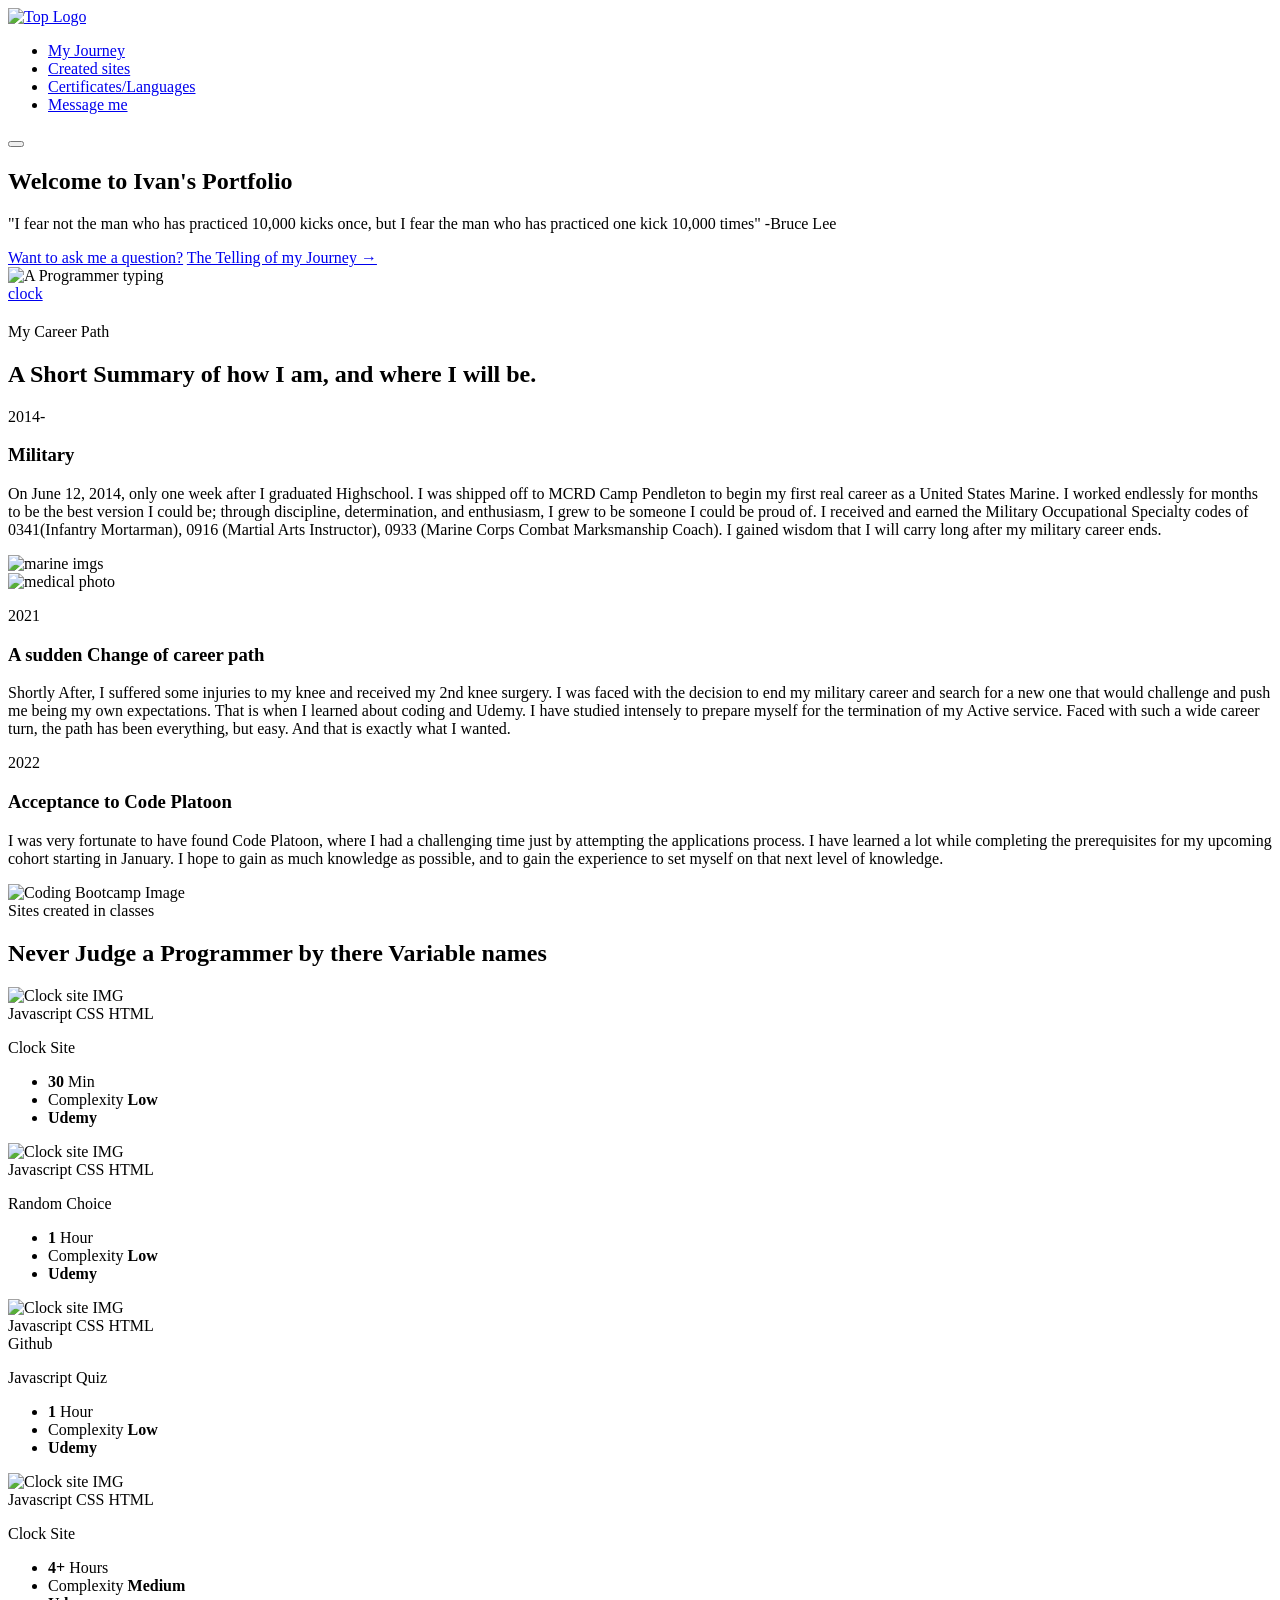
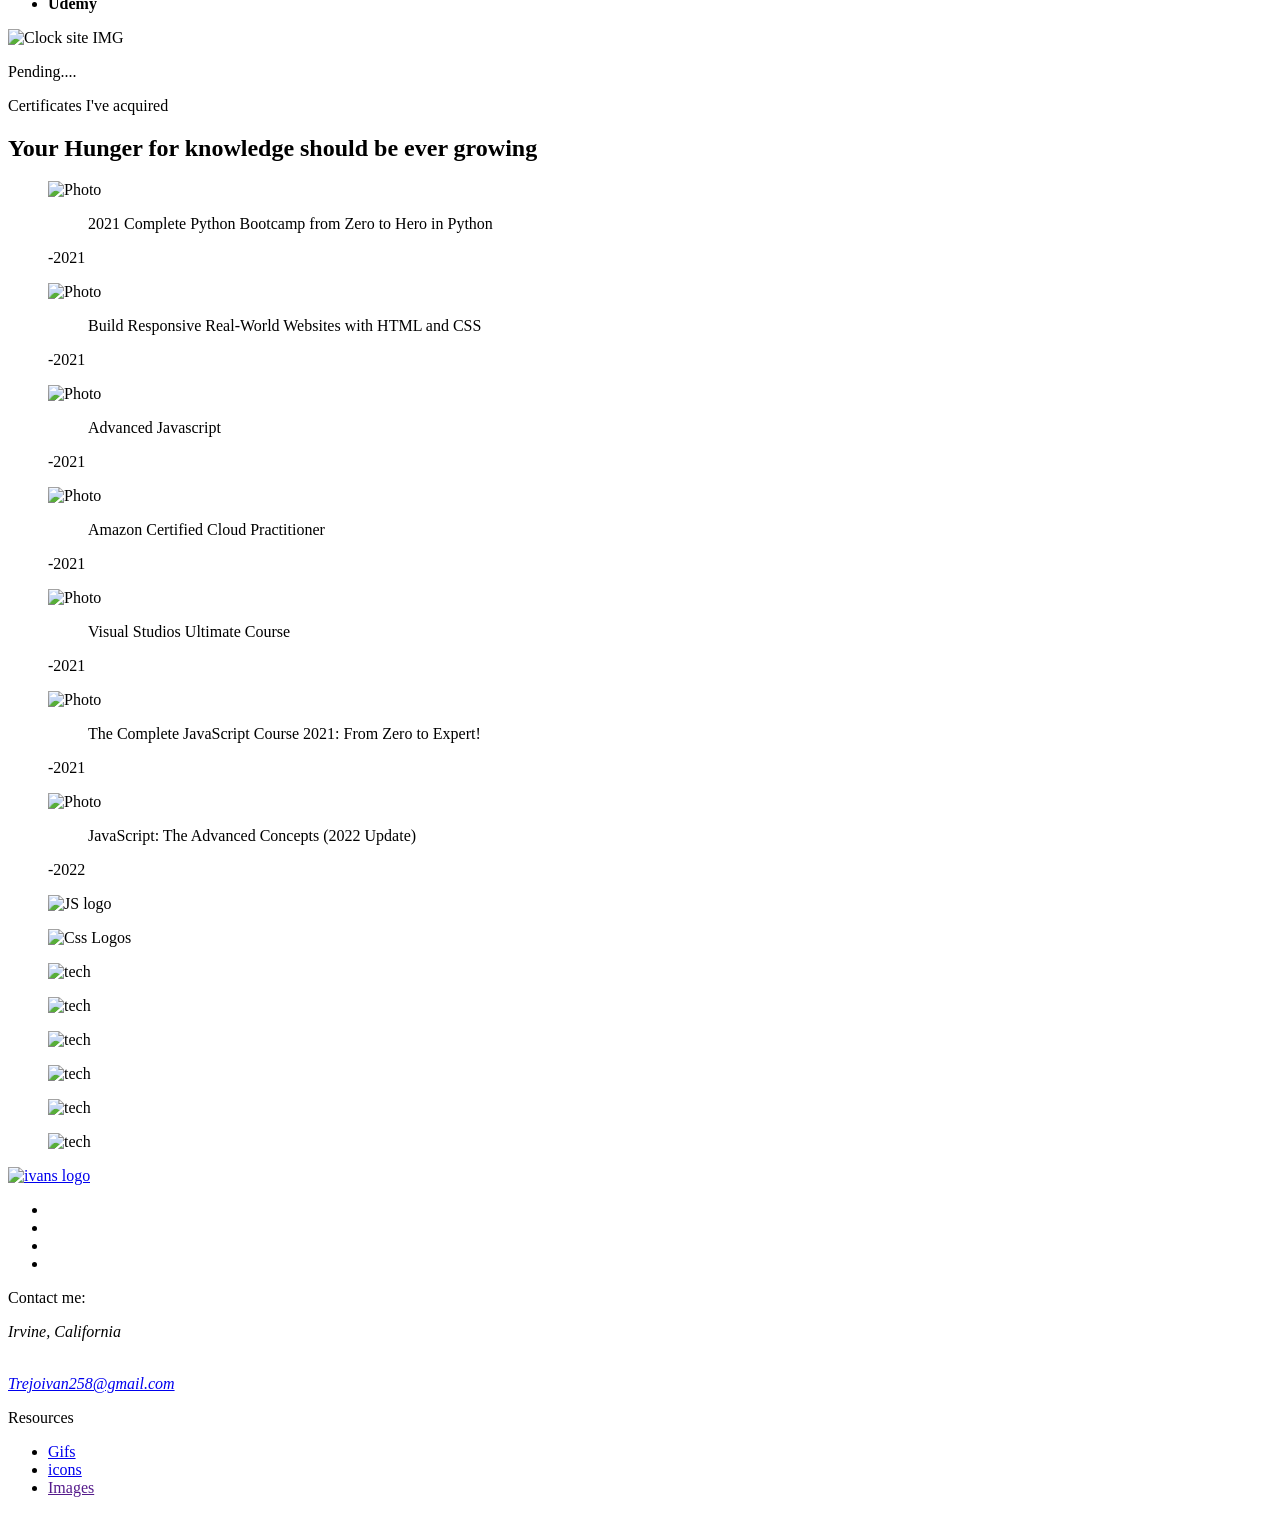
==== index.html @ 35618e34 "Update index.html" ====
<!DOCTYPE html> 
<html lang="en">
  <head>
    <meta charset="UTF-8" />
    <meta http-equiv="X-UA-Compatible" content="IE=edge" />
    <meta
      name="description"
      content="Ivan's Portfolio"
    />
    <meta name="viewport" content="width=device-width, initial-scale=1.0" />
    <link rel="icon" href="img/favicon.png" />
    <link rel="apple-touch-icon" href="" />
    <link rel="preconnect" href="https://fonts.googleapis.com" />
    <link rel="preconnect" href="https://fonts.gstatic.com" crossorigin />
    <link
      href="https://fonts.googleapis.com/css2?family=Rubik:ital,wght@0,400;0,500;0,700;1,500&display=swap"
      rel="stylesheet"
    />
    <link rel="stylesheet" href="css/general.css" />
    <link rel="stylesheet" href="css/style.css" />
    <link rel="stylesheet" href="css/queries.css" />
    <script
      type="module"
      src="https://unpkg.com/ionicons@5.5.2/dist/ionicons/ionicons.esm.js"
    ></script>
    <script
      nomodule
      src="https://unpkg.com/ionicons@5.5.2/dist/ionicons/ionicons.js"
    ></script>
    <script
      defer
      src="http://unpkg.com/smoothscroll-polyfill@0.4.4/dist/smoothscroll.min.js"
    ></script>
    <script defer src="js/script.js"></script>
    <script src="clock.js"></script>
    <title>Welcome - Learn about My Journey!</title>
  </head>
  <body>

    <!-- open close -->
    <header class="header">
      <a href="#">
        <img class="logo" src="img/ivanslogo.jpg" alt="Top Logo" />
      </a>
      <nav class="main-nav">
        <ul class="main-nav-list">
          <li><a class="main-nav-link" href="#how">My Journey</a></li>
          <li><a href="#sites" class="main-nav-link">Created sites</a></li>
          <li>
            <a href="#certs" class="main-nav-link">Certificates/Languages</a>
          </li>
          <li><a href="#cta" class="main-nav-link nav-cta">Message me</a></li>
        </ul>
      </nav>

      <button class="btn-mobile-nav">
        <ion-icon class="icon-mobile-nav" name="menu-outline"></ion-icon>
        <ion-icon class="icon-mobile-nav" name="close-outline"></ion-icon>
      </button>
    </header>
    <main>
      <section class="section-hero">
        <div class="hero">
          <div class="hero-text-box">
            <h1 class="heading-primary">
              Welcome to Ivan's Portfolio
            </h1>
            <p class="hero-description">
              "I fear not the man who has practiced 10,000 kicks once, but I fear the man who has practiced one kick 10,000 times" -Bruce Lee
            </p>
            <a href="#cta" class="btn btn--full margin--right-sm"
              >Want to ask me a question?</a
            >
            <a href="#how" class="btn btn--outline">The Telling of my Journey &rarr;</a>
          </div>
          <div class="hero-img-box">
            <img
              src="img/programmer.gif"
              class="hero-img"
              alt="A Programmer typing"
            />
          </div>
        </div>
      </section>

      <!-- Trying to implement clock to portfolion -->
      <section class="clock">
        <a href="http://127.0.0.1:5501/clock.html" class="btn-to-clock">clock</a>
      </section>




      <section class="section-featured">
        <div class="container">
          <h2 class="heading-featured-in"></h2>
          <section class="section-how" id="how">
            <div class="container">
              <span class="subheading">My Career Path</span>
              <h2 class="heading-secondary">
                A Short Summary of how I am, and where I will be.
              </h2>
            </div>
            <!-- step 1st -->
            <div class="container grid grid--2-cols grid--center-v">
              <div class="step-text-box">
                <p class="step-number">2014-</p>
                <h3 class="heading-tertiary">
                  Military
                </h3>
                <p class="step-description">
                  On June 12, 2014, only one week after I graduated Highschool. I was shipped off to MCRD Camp Pendleton to begin my first real career as a United States Marine. I worked endlessly for months to be the best version I could be; through discipline, determination, and enthusiasm, I grew to be someone I could be proud of. I received and earned the Military Occupational Specialty codes of 0341(Infantry Mortarman), 0916 (Martial Arts Instructor), 0933 (Marine Corps Combat Marksmanship Coach). I gained wisdom that I will carry long after my military career ends.
                </p>
              </div>
              <div class="step-img-box">
                <img
                  src="img/Marine.jpg"
                  class="step-img"
                  alt="marine imgs"
                />
              </div>
              <!-- step 2 -->
              <div class="step-img-box">
                <img
                  class="step-img"
                  id="hospital"
                  src="img/hospital.jpg"
                  alt="medical photo"
                />
              </div>
              <div class="step-text-box">
                <p class="step-number">2021</p>
                <h3 class="heading-tertiary">A sudden Change of career path</h3>
                <p class="step-description">
                  Shortly After, I suffered some injuries to my knee and received my 2nd knee surgery. I was faced with the decision to end my military career and search for a new one that would challenge and push me being my own expectations. That is when I learned about coding and Udemy. I have studied intensely to prepare myself for the termination of my Active service. Faced with such a wide career turn, the path has been everything, but easy. And that is exactly what I wanted.
                </p>
              </div>

              <!-- step 3 -->

              <div class="step-text-box">
                <p class="step-number">2022</p>
                <h3 class="heading-tertiary">
                  Acceptance to Code Platoon
                </h3>
                <p class="step-description">
                  I was very fortunate to have found Code Platoon, where I had a challenging time just by attempting the applications process. I have learned a lot while completing the prerequisites for my upcoming cohort starting in January. I hope to gain as much knowledge as possible, and to gain the experience to set myself on that next level of knowledge.
                </p>
              </div>
              <div class="step-img-box">
                <img
                  src="img/codeplatoon.png"
                  class="step-img"
                  alt="Coding Bootcamp Image"
                />
              </div>
            </div>
          </section>

          <section class="section-sites" id="sites">
            <div class="container center-text">
              <span class="subheading">Sites created in classes</span>
              <h2 class="heading-secondary">
                Never Judge a Programmer by there Variable names
              </h2>
            </div>
              <!--  First Site -->
            <div class="container grid grid--3-cols margin-bottom-md">
              <div class="site">
                <img
                  src="img/sites/clock site.png"
                  class="site-img"
                  alt="Clock site IMG"
                />
                <div class="site-content">
                  <div class="site-tags">
                    <span class="tag tag--Javascript ">Javascript</span>
                    <span class="tag tag--Css ">CSS</span>
                    <span class="tag tag--Html ">HTML</span>
                  </div>
                  <p class="site-title">Clock Site</p>
                  <ul class="site-attributes">
                    <li class="site-attribute">
                      <ion-icon
                        class="site-icon"
                        name="time-outline"
                      ></ion-icon>
                      <span> <strong>30</strong> Min </span>
                    </li>
                    <li class="site-attribute">
                      <ion-icon
                        class="site-icon"
                        name="code-slash-outline"
                      ></ion-icon>
                      <span
                        >Complexity
                        <strong>Low</strong>
                      </span>
                    </li>
                    <li class="site-attribute">
                      <ion-icon
                        class="site-icon"
                        name="at-outline"
                      ></ion-icon>
                      <span><strong>Udemy</strong></span>
                    </li>
                  </ul>
                </div>
              </div>
              <!-- Second Site -->
              <div class="site">
                <img
                  src="img/sites/Choice site.png"
                  class="site-img"
                  alt="Clock site IMG"
                />
                <div class="site-content">
                  <div class="site-tags">
                    <span class="tag tag--Javascript ">Javascript</span>
                    <span class="tag tag--Css ">CSS</span>
                    <span class="tag tag--Html ">HTML</span>
                  </div>
                  <p class="site-title">Random Choice</p>
                  <ul class="site-attributes">
                    <li class="site-attribute">
                      <ion-icon
                        class="site-icon"
                        name="time-outline"
                      ></ion-icon>
                      <span> <strong>1</strong> Hour </span>
                    </li>
                    <li class="site-attribute">
                      <ion-icon
                        class="site-icon"
                        name="code-slash-outline"
                      ></ion-icon>
                      <span
                        >Complexity
                        <strong>Low</strong>
                      </span>
                    </li>
                    <li class="site-attribute">
                      <ion-icon
                        class="site-icon"
                        name="at-outline"
                      ></ion-icon>
                      <span><strong>Udemy</strong></span>
                    </li>
                  </ul>
                </div>
              </div>
              <!-- Third site -->
              <div class="site">
                <img
                  src="img/sites/javaQuiz.png"
                  class="site-img"
                  alt="Clock site IMG"
                />
                <div class="site-content">
                  <div class="site-tags">
                    <span class="tag tag--Javascript ">Javascript</span>
                    <span class="tag tag--Css ">CSS</span>
                    <span class="tag tag--Html ">HTML</span>
                  </div>
                  <span class="tag tag--Git ">Github</span>
                  <p class="site-title">Javascript Quiz</p>
                  <ul class="site-attributes">
                    <li class="site-attribute">
                      <ion-icon
                        class="site-icon"
                        name="time-outline"
                      ></ion-icon>
                      <span> <strong>1</strong> Hour </span>
                    </li>
                    <li class="site-attribute">
                      <ion-icon
                        class="site-icon"
                        name="code-slash-outline"
                      ></ion-icon>
                      <span
                        >Complexity
                        <strong>Low</strong>
                      </span>
                    </li>
                    <li class="site-attribute">
                      <ion-icon
                        class="site-icon"
                        name="at-outline"
                      ></ion-icon>
                      <span><strong>Udemy</strong></span>
                    </li>
                  </ul>
                </div>
              </div>
              <!-- Fourth site -->
              <div class="site">
                <img
                  src="img/sites/omnisite.png"
                  class="site-img"
                  alt="Clock site IMG"
                />
                <div class="site-content">
                  <div class="site-tags">
                    <span class="tag tag--Javascript ">Javascript</span>
                    <span class="tag tag--Css ">CSS</span>
                    <span class="tag tag--Html ">HTML</span>
                  </div>
                  <p class="site-title">Clock Site</p>
                  <ul class="site-attributes">
                    <li class="site-attribute">
                      <ion-icon
                        class="site-icon"
                        name="time-outline"
                      ></ion-icon>
                      <span> <strong>4+</strong> Hours </span>
                    </li>
                    <li class="site-attribute">
                      <ion-icon
                        class="site-icon"
                        name="code-slash-outline"
                      ></ion-icon>
                      <span
                        >Complexity
                        <strong>Medium</strong>
                      </span>
                    </li>
                    <li class="site-attribute">
                      <ion-icon
                        class="site-icon"
                        name="at-outline"
                      ></ion-icon>
                      <span><strong>Udemy</strong></span>
                    </li>
                  </ul>
                </div>
              </div>
              <div class="site">
                <img
                  src="img/construction.gif"
                  class="site-img"
                  alt="Clock site IMG"
                />
                <div class="site-content">
                  <div class="site-tags">
                  </div>
                  <p class="site-title">Pending....</p>
                </div>
              </div>
              </div>
            </div>
           
          </section>
        </div>
      </section>
      <section class="section-certs grid" id="certs">
        <div class="test-container">
          <span class="subheading">Certificates I've acquired</span>
          <h2 class="heading-secondary">Your Hunger for knowledge should be ever growing</h2>

          <div class="certs">
            <figure>
              <img
                class="certs-img"
                src="img/Udemy.png"
                alt="Photo"
              />
              <blockquote class="certs-text">
                2021 Complete Python Bootcamp from Zero to Hero in Python
              </blockquote>
              <p class="certs-name">-2021</p>
            </figure>
            <figure>
              <img
                class="certs-img"
                src="img/Udemy.png"
                alt="Photo"
              />
              <blockquote class="certs-text">
               Build Responsive Real-World Websites with HTML and CSS
              </blockquote>
              <p class="certs-name">-2021</p>
            </figure>
            <figure>
              <img
                class="certs-img"
                src="img/Udemy.png"
                alt="Photo"
              />
              <blockquote class="certs-text">
               Advanced Javascript
              </blockquote>
              <p class="certs-name">-2021</p>
            </figure>
            <figure>
              <img
                class="certs-img"
                src="img/amazon.png"
                alt="Photo"
              />
              <blockquote class="certs-text">
                Amazon Certified Cloud Practitioner 
              </blockquote>
              <p class="certs-name">-2021</p>
            </figure>
            <figure>
              <img
                class="certs-img"
                src="img/Udemy.png"
                alt="Photo"
              />
              <blockquote class="certs-text">
                Visual Studios Ultimate Course
              </blockquote>
              <p class="certs-name">-2021</p>
            </figure>
            <figure>
              <img
                class="certs-img"
                src="img/Udemy.png"
                alt="Photo"
              />
              <blockquote class="certs-text">
                The Complete JavaScript Course 2021: From Zero to Expert!
              </blockquote>
              <p class="certs-name">-2021</p>
            </figure>
            <figure>
              <img
                class="certs-img"
                src="img/Udemy.png"
                alt="Photo"
              />
              <blockquote class="certs-text">
                JavaScript: The Advanced Concepts (2022 Update)
              </blockquote>
              <p class="certs-name">-2022</p>
            </figure>
          </div>
        </div>
        <div class="gallery">
          <figure class="gallery-item">
            <img
              src="img/Javalogo.png"
              alt="JS logo"
            />
          </figure>
          <figure class="gallery-item">
            <img
              src="img/css3.png"
              alt="Css Logos"
            />
          </figure>
          <figure class="gallery-item">
            <img
              src="img/html2.png"
              alt="tech "
            />
          </figure>
          <figure class="gallery-item">
            <img
              src="img/git.png"
              alt="tech "
            />
          </figure>
          <figure class="gallery-item">
            <img
              src="img/github.png"
              alt="tech "
            />
          </figure>
          <figure class="gallery-item">
            <img
              src="img/python.png"
              alt="tech "
            />
          </figure>
          <figure class="gallery-item">
            <img
              src="img/VS code.png"
              alt="tech "
            />
          </figure>
          <figure class="gallery-item">
            <img
              src="img/React.png"
              alt="tech "
            />
          </figure>
          <!--
          Adding addition sites format  
          </figure>
          <figure class="gallery-item">
            <img
              src="img/gallery/gallery-12.jpg"
              alt="tech"
            />
          </figure> -->
        </div>
      </section>
      <!-- <section class="section-cta" id="cta">
        <div class="container">
          <div class="cta">
            <div class="cta-text-box">
              <h2 class="heading-secondary">If you would like to Email me directly. Fill the bottom. </h2>
              <p class="cta-text">
                I am always willing to recieve critism or to simple reach out and connect to any one with questions about my career. 
              </p>
              <form class="cta-form" name="sign-up" netlify>
                <div>
                  <label for="full-name">Full Name</label>
                  <input
                    id="full-name"
                    type="text"
                    name="full-name"
                    placeholder="John Smith"
                    required
                  />
                </div>
                <div>
                  <label for="email">Email Address</label>
                  <input
                    id="email"
                    type="email"
                    name="email"
                    placeholder="me@email.com"
                    required
                  />
                </div>

                <div>
                  <label for="select-where">What would you like to talk about?</label>
                  <select id="select-where" name="select-where" required>
                    <option value="">Please choose one option</option>
                    <option value="friends">Potential Employment</option>
                    <option value="Podcast">Have a Question</option>
                    <option value="Facebook Ad">Can I get some advice</option>
                    <option value="Television">You seem like a Rad dude.</option>
                  </select>
                </div>
                <button class="btn btn--form">Hope to Hear from you</button>
              </form>
            </div>
            <div
              class="cta-img-box"
              role="img"
              aria-label="Code"
            ></div>
          </div>
        </div>
      </section> -->
    </main>
    <footer class="footer">
      <div class="container grid grid--footer">
        <div class="logo-col">
          <a href="#" class="footer-logo">
            <img class="logo" src="img/ivanslogo.jpg" alt="ivans logo" />
          </a>
          <ul class="social-links">
            <li>
              <a class="footer-link" href="https://www.instagram.com/ivantrejovalle/"
                ><ion-icon class="social-icon" name="logo-instagram"></ion-icon
              ></a>
            </li>
            <li>
              <a class="footer-link" href="https://www.facebook.com/ivan.trejo.507"
                ><ion-icon class="social-icon" name="logo-facebook"></ion-icon
              ></a>
            </li>
            <li>
              <a class="footer-link" href="https://www.linkedin.com/in/ivan-trejo-dev/"
                ><ion-icon class='social-icon' name="logo-linkedin"></ion-icon
              ></a>
            </li>
            <li>
              <a class="footer-link" href="https://www.linkedin.com/in/ivan-trejo-dev/"
                ><ion-icon class='social-icon' name="logo-github"></ion-icon
              ></a>
            </li>
          </ul>

        </div>
        <div class="address-col">
          <p class="footer-heading">Contact me:</p>
          <address class="contacts">
            <p class="address">
              Irvine, California
            </p>
            <p>
              <a class="footer-link" href="tel:415-201-6370"></a
              ><br />
              <a class="footer-link" href="#"
                >Trejoivan258@gmail.com</a
              >
            </p>
          </address>
        </div>
        </nav>
        <nav class="nav-col">
          <p class="footer-heading">Resources</p>
          <ul class="footer-nav">
            <li><a class="footer-link" href="https://giphy.com/">Gifs</a></li>
            <li><a class="footer-link" href="https://ionic.io/ionicons">icons</a></li>
            <li><a class="footer-link" href="">Images</a></li>
          </ul>
        </nav>
      </div>
    </footer>
  </body>
</html>
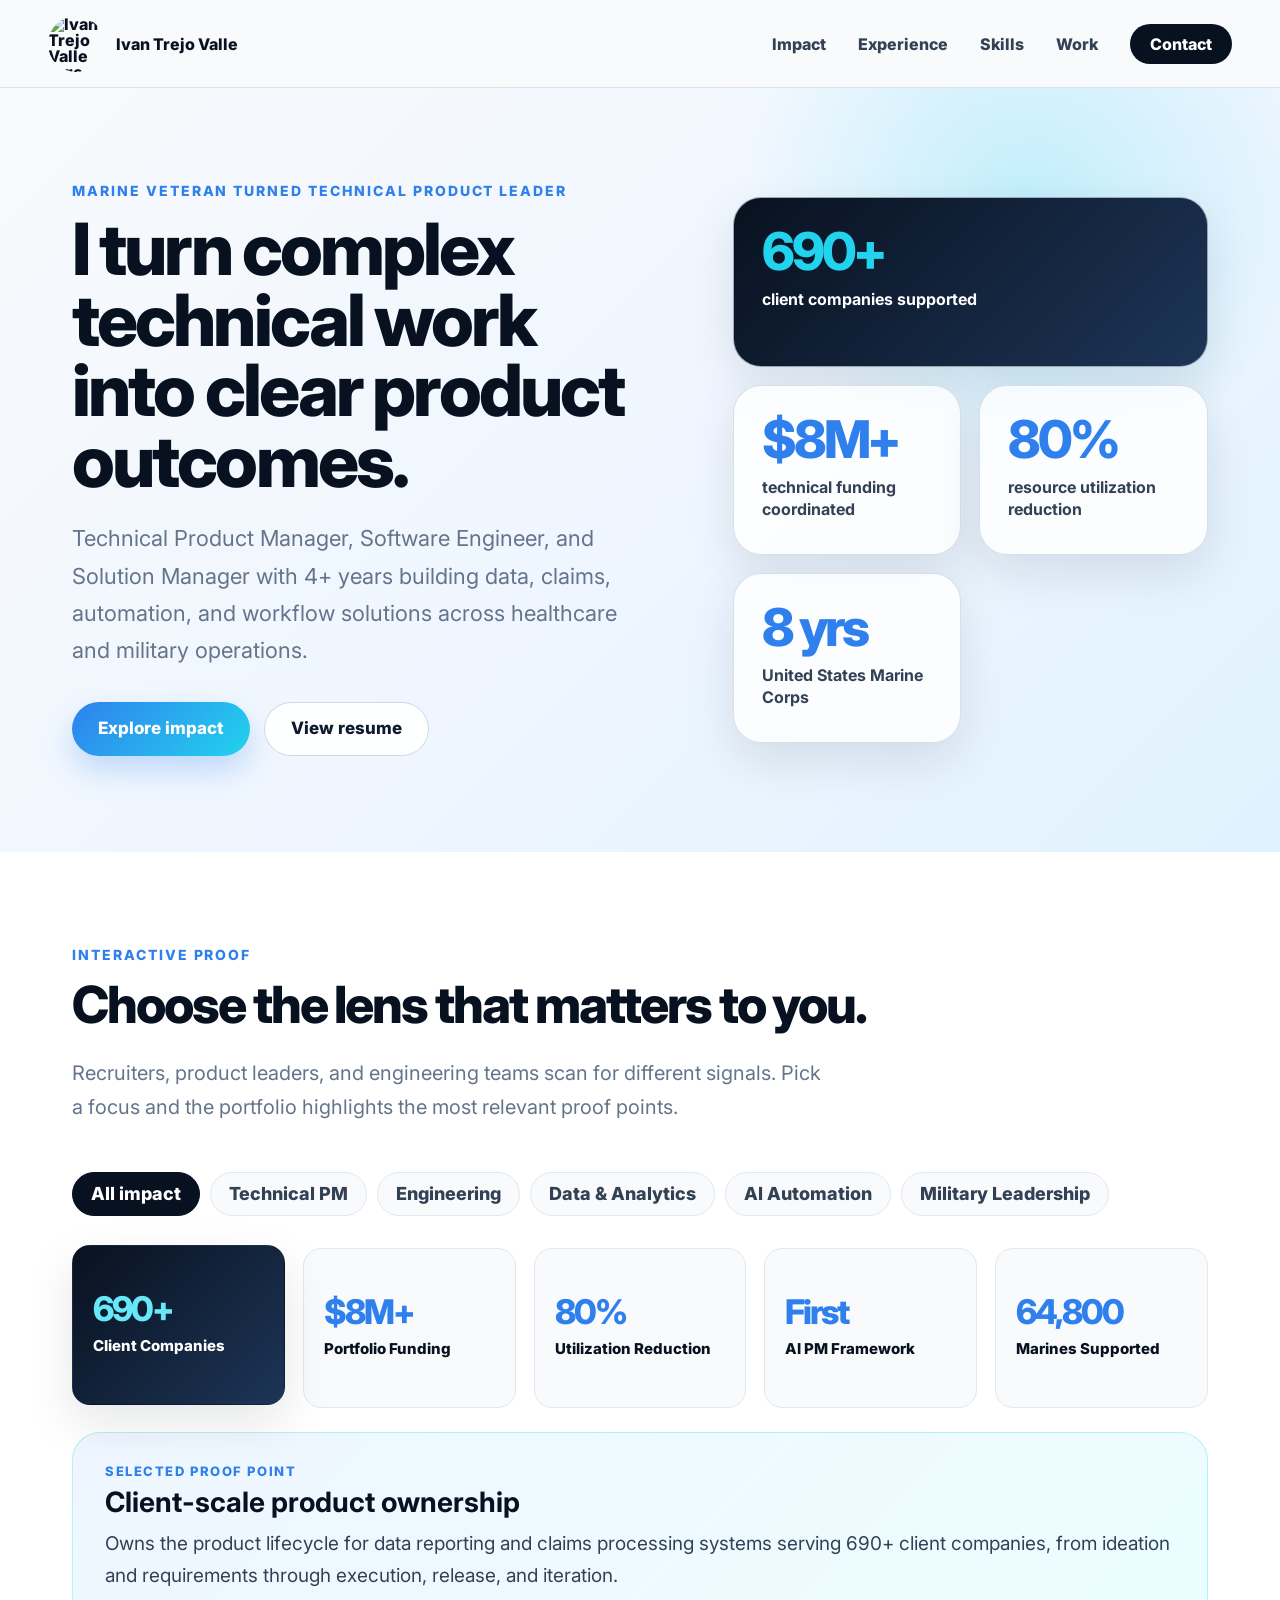
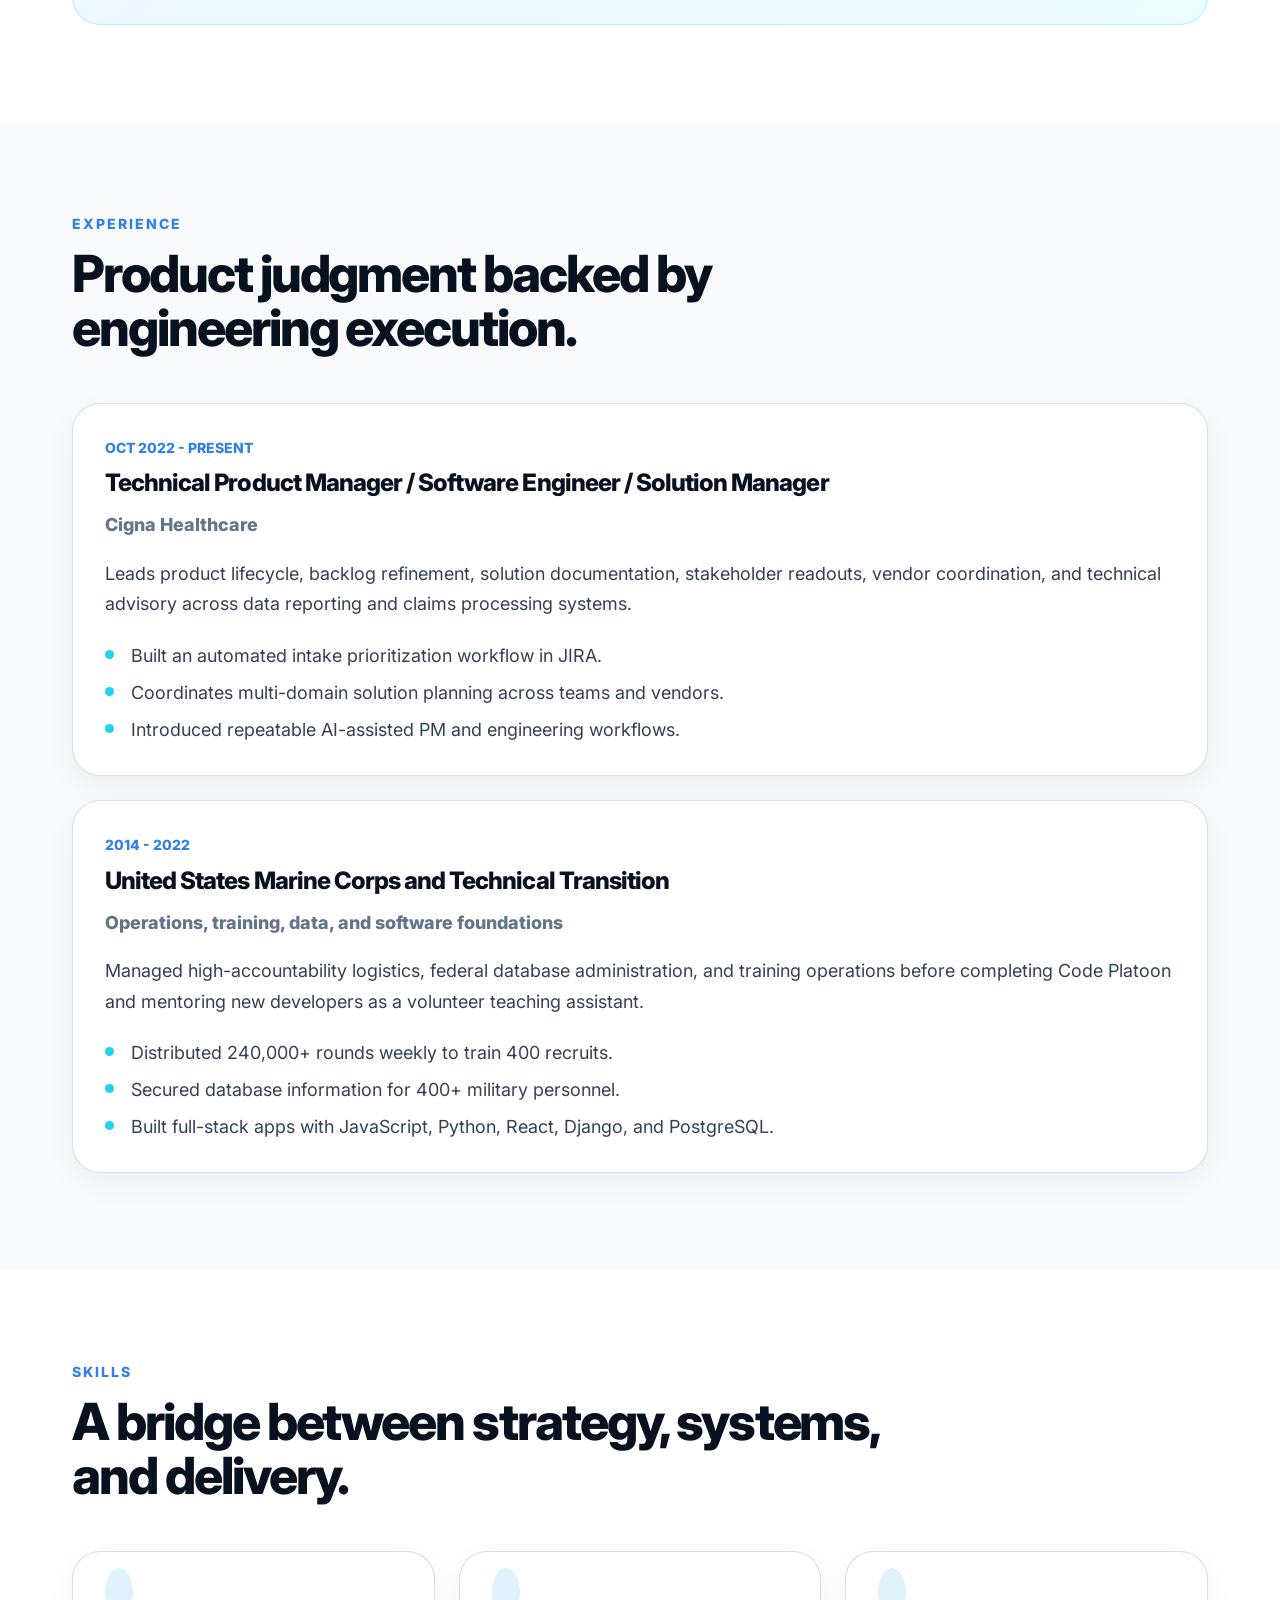
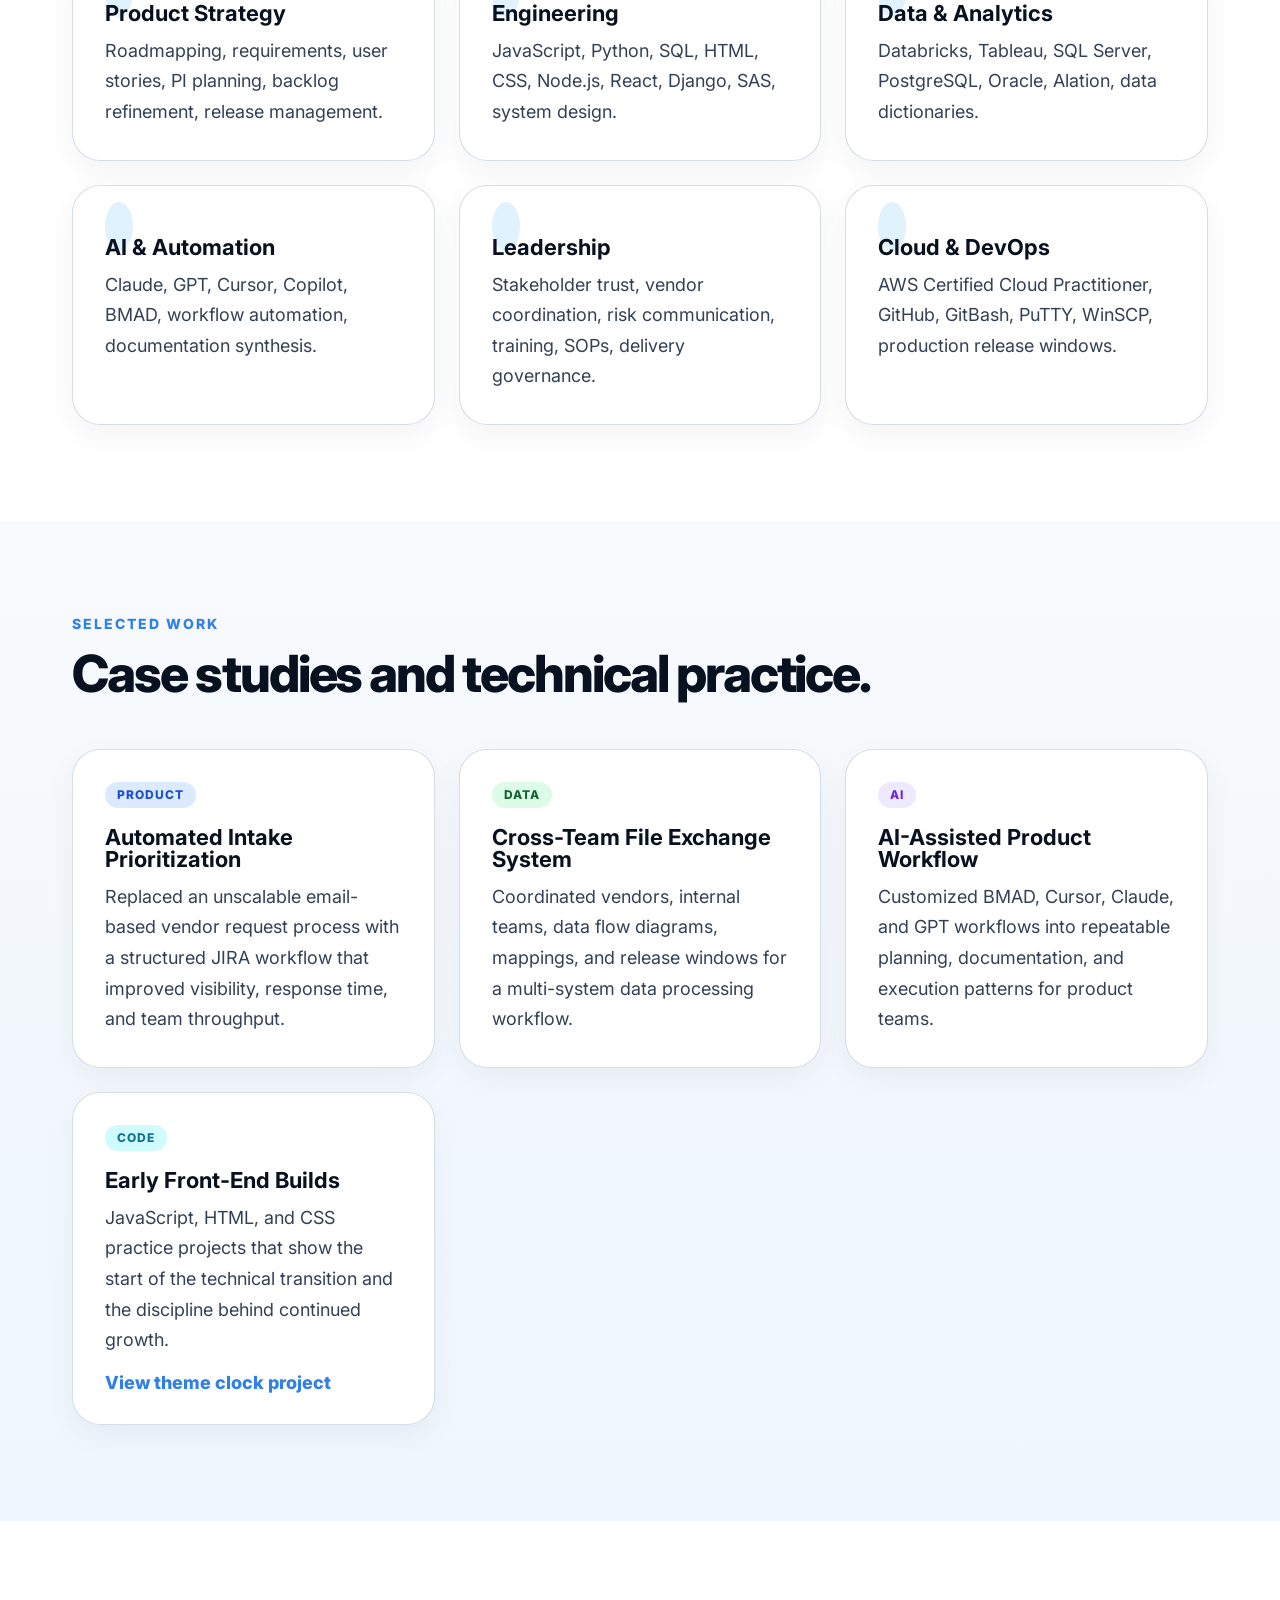
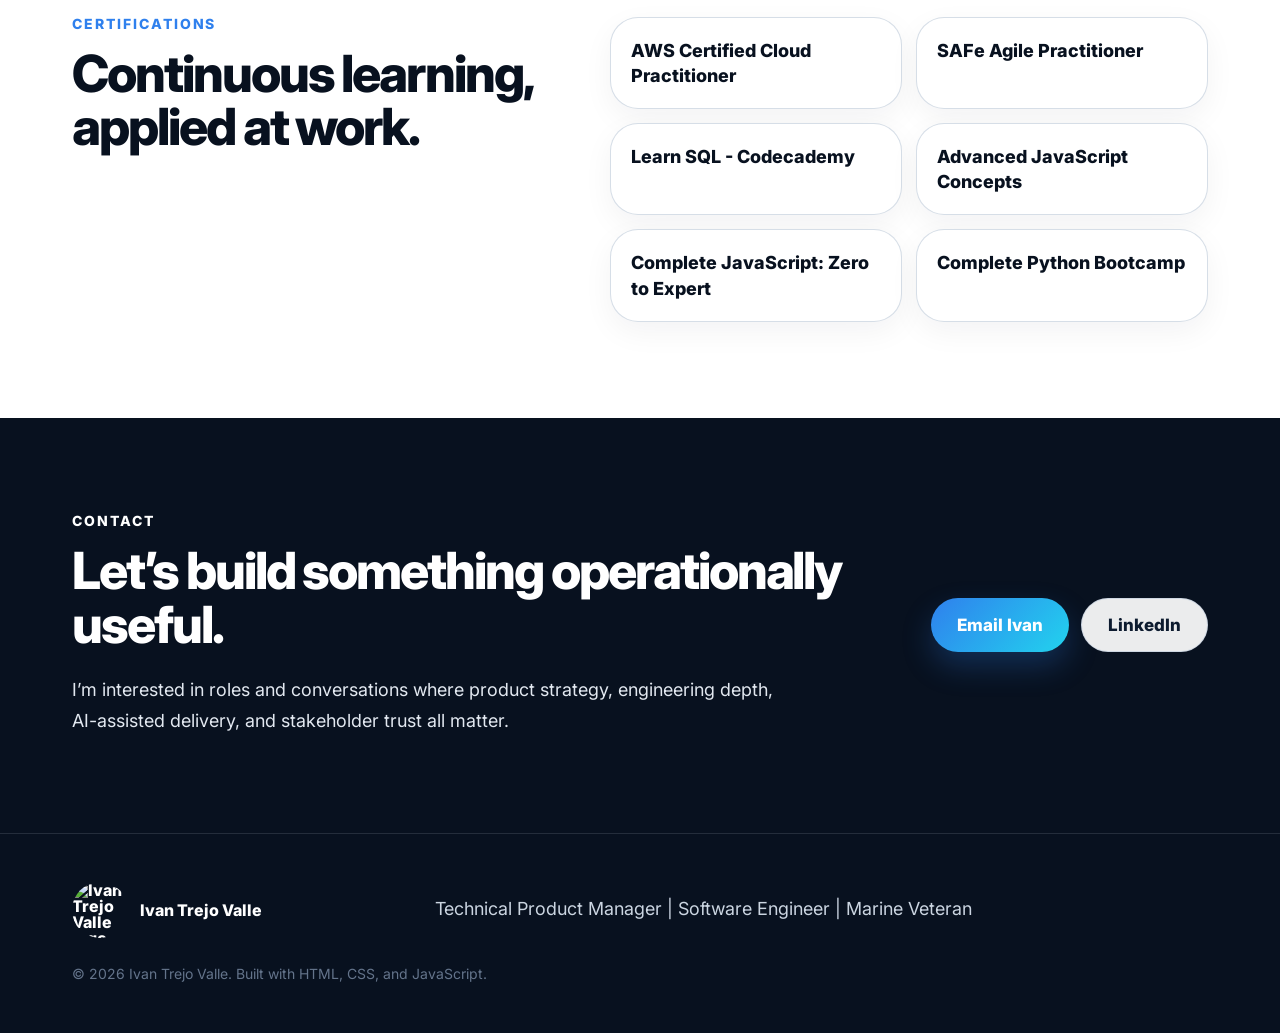
==== commit ec2bede3: "updating site" ====
--- a/index.html
+++ b/index.html
@@ -1,19 +1,18 @@
-<!DOCTYPE html> 
+<!DOCTYPE html>
 <html lang="en">
   <head>
     <meta charset="UTF-8" />
     <meta http-equiv="X-UA-Compatible" content="IE=edge" />
     <meta
       name="description"
-      content="Ivan's Portfolio"
+      content="Ivan Trejo Valle is a Technical Product Manager, Software Engineer, Technical Solution Manager, and Marine veteran focused on product strategy, data systems, AI-assisted workflows, and cross-functional delivery."
     />
     <meta name="viewport" content="width=device-width, initial-scale=1.0" />
     <link rel="icon" href="img/favicon.png" />
-    <link rel="apple-touch-icon" href="" />
     <link rel="preconnect" href="https://fonts.googleapis.com" />
     <link rel="preconnect" href="https://fonts.gstatic.com" crossorigin />
     <link
-      href="https://fonts.googleapis.com/css2?family=Rubik:ital,wght@0,400;0,500;0,700;1,500&display=swap"
+      href="https://fonts.googleapis.com/css2?family=Inter:wght@400;500;600;700;800&display=swap"
       rel="stylesheet"
     />
     <link rel="stylesheet" href="css/general.css" />
@@ -29,580 +28,359 @@
     ></script>
     <script
       defer
-      src="http://unpkg.com/smoothscroll-polyfill@0.4.4/dist/smoothscroll.min.js"
+      src="https://unpkg.com/smoothscroll-polyfill@0.4.4/dist/smoothscroll.min.js"
     ></script>
     <script defer src="js/script.js"></script>
-    <script src="clock.js"></script>
-    <title>Welcome - Learn about My Journey!</title>
+    <title>Ivan Trejo Valle | Technical Product Manager & Software Engineer</title>
   </head>
   <body>
-
-    <!-- open close -->
     <header class="header">
-      <a href="#">
-        <img class="logo" src="img/ivanslogo.jpg" alt="Top Logo" />
+      <a class="brand" href="#" aria-label="Ivan Trejo Valle home">
+        <img class="logo" src="img/ivanslogo.jpg" alt="Ivan Trejo Valle logo" />
+        <span>Ivan Trejo Valle</span>
       </a>
+
       <nav class="main-nav">
         <ul class="main-nav-list">
-          <li><a class="main-nav-link" href="#how">My Journey</a></li>
-          <li><a href="#sites" class="main-nav-link">Created sites</a></li>
-          <li>
-            <a href="#certs" class="main-nav-link">Certificates/Languages</a>
-          </li>
-          <li><a href="#cta" class="main-nav-link nav-cta">Message me</a></li>
+          <li><a class="main-nav-link" href="#impact">Impact</a></li>
+          <li><a class="main-nav-link" href="#experience">Experience</a></li>
+          <li><a class="main-nav-link" href="#skills">Skills</a></li>
+          <li><a class="main-nav-link" href="#work">Work</a></li>
+          <li><a class="main-nav-link nav-cta" href="#contact">Contact</a></li>
         </ul>
       </nav>
 
-      <button class="btn-mobile-nav">
+      <button class="btn-mobile-nav" aria-label="Open navigation">
         <ion-icon class="icon-mobile-nav" name="menu-outline"></ion-icon>
         <ion-icon class="icon-mobile-nav" name="close-outline"></ion-icon>
       </button>
     </header>
+
     <main>
       <section class="section-hero">
         <div class="hero">
           <div class="hero-text-box">
+            <p class="eyebrow">Marine veteran turned technical product leader</p>
             <h1 class="heading-primary">
-              Welcome to Ivan's Portfolio
+              I turn complex technical work into clear product outcomes.
             </h1>
             <p class="hero-description">
-              "I fear not the man who has practiced 10,000 kicks once, but I fear the man who has practiced one kick 10,000 times" -Bruce Lee
+              Technical Product Manager, Software Engineer, and Solution Manager
+              with 4+ years building data, claims, automation, and workflow
+              solutions across healthcare and military operations.
             </p>
-            <a href="#cta" class="btn btn--full margin--right-sm"
-              >Want to ask me a question?</a
+            <div class="hero-actions">
+              <a href="#impact" class="btn btn--full">Explore impact</a>
+              <a
+                href="../Ivan_Trejo_Valle_Resume%20Final.pdf"
+                class="btn btn--outline"
+                target="_blank"
+                rel="noopener"
+                >View resume</a
+              >
+            </div>
+          </div>
+
+          <div class="hero-panel" aria-label="Professional highlights">
+            <div class="hero-card hero-card--featured">
+              <span class="metric-value">690+</span>
+              <span class="metric-label">client companies supported</span>
+            </div>
+            <div class="hero-card">
+              <span class="metric-value">$8M+</span>
+              <span class="metric-label">technical funding coordinated</span>
+            </div>
+            <div class="hero-card">
+              <span class="metric-value">80%</span>
+              <span class="metric-label">resource utilization reduction</span>
+            </div>
+            <div class="hero-card">
+              <span class="metric-value">8 yrs</span>
+              <span class="metric-label">United States Marine Corps</span>
+            </div>
+          </div>
+        </div>
+      </section>
+
+      <section class="section-filter" id="impact">
+        <div class="container">
+          <div class="section-heading">
+            <span class="subheading">Interactive proof</span>
+            <h2 class="heading-secondary">Choose the lens that matters to you.</h2>
+            <p class="section-intro">
+              Recruiters, product leaders, and engineering teams scan for
+              different signals. Pick a focus and the portfolio highlights the
+              most relevant proof points.
+            </p>
+          </div>
+
+          <div class="role-filter" aria-label="Filter achievements by role">
+            <button class="filter-btn active" data-filter="all">All impact</button>
+            <button class="filter-btn" data-filter="product">Technical PM</button>
+            <button class="filter-btn" data-filter="engineering">Engineering</button>
+            <button class="filter-btn" data-filter="data">Data & Analytics</button>
+            <button class="filter-btn" data-filter="ai">AI Automation</button>
+            <button class="filter-btn" data-filter="military">Military Leadership</button>
+          </div>
+
+          <div class="impact-console">
+            <div class="impact-card active" data-category="product data">
+              <button class="impact-card-button" data-impact="clients">
+                <span class="impact-number">690+</span>
+                <span class="impact-title">Client Companies</span>
+              </button>
+            </div>
+            <div class="impact-card" data-category="product engineering">
+              <button class="impact-card-button" data-impact="funding">
+                <span class="impact-number">$8M+</span>
+                <span class="impact-title">Portfolio Funding</span>
+              </button>
+            </div>
+            <div class="impact-card" data-category="engineering data">
+              <button class="impact-card-button" data-impact="efficiency">
+                <span class="impact-number">80%</span>
+                <span class="impact-title">Utilization Reduction</span>
+              </button>
+            </div>
+            <div class="impact-card" data-category="ai product engineering">
+              <button class="impact-card-button" data-impact="ai">
+                <span class="impact-number">First</span>
+                <span class="impact-title">AI PM Framework</span>
+              </button>
+            </div>
+            <div class="impact-card" data-category="military data">
+              <button class="impact-card-button" data-impact="marines">
+                <span class="impact-number">64,800</span>
+                <span class="impact-title">Marines Supported</span>
+              </button>
+            </div>
+          </div>
+
+          <article class="impact-detail" aria-live="polite">
+            <p class="impact-detail-kicker">Selected proof point</p>
+            <h3 id="impact-detail-title">Client-scale product ownership</h3>
+            <p id="impact-detail-copy">
+              Owns the product lifecycle for data reporting and claims processing
+              systems serving 690+ client companies, from ideation and
+              requirements through execution, release, and iteration.
+            </p>
+          </article>
+        </div>
+      </section>
+
+      <section class="section-experience" id="experience">
+        <div class="container">
+          <div class="section-heading">
+            <span class="subheading">Experience</span>
+            <h2 class="heading-secondary">
+              Product judgment backed by engineering execution.
+            </h2>
+          </div>
+
+          <div class="timeline">
+            <article class="timeline-item" data-category="product engineering data ai">
+              <p class="timeline-date">Oct 2022 - Present</p>
+              <h3 class="heading-tertiary">
+                Technical Product Manager / Software Engineer / Solution Manager
+              </h3>
+              <p class="timeline-company">Cigna Healthcare</p>
+              <p>
+                Leads product lifecycle, backlog refinement, solution
+                documentation, stakeholder readouts, vendor coordination, and
+                technical advisory across data reporting and claims processing
+                systems.
+              </p>
+              <ul class="proof-list">
+                <li>Built an automated intake prioritization workflow in JIRA.</li>
+                <li>Coordinates multi-domain solution planning across teams and vendors.</li>
+                <li>Introduced repeatable AI-assisted PM and engineering workflows.</li>
+              </ul>
+            </article>
+
+            <article class="timeline-item" data-category="military data engineering">
+              <p class="timeline-date">2014 - 2022</p>
+              <h3 class="heading-tertiary">
+                United States Marine Corps and Technical Transition
+              </h3>
+              <p class="timeline-company">Operations, training, data, and software foundations</p>
+              <p>
+                Managed high-accountability logistics, federal database
+                administration, and training operations before completing Code
+                Platoon and mentoring new developers as a volunteer teaching
+                assistant.
+              </p>
+              <ul class="proof-list">
+                <li>Distributed 240,000+ rounds weekly to train 400 recruits.</li>
+                <li>Secured database information for 400+ military personnel.</li>
+                <li>Built full-stack apps with JavaScript, Python, React, Django, and PostgreSQL.</li>
+              </ul>
+            </article>
+          </div>
+        </div>
+      </section>
+
+      <section class="section-skills" id="skills">
+        <div class="container">
+          <div class="section-heading">
+            <span class="subheading">Skills</span>
+            <h2 class="heading-secondary">A bridge between strategy, systems, and delivery.</h2>
+          </div>
+
+          <div class="skills-grid">
+            <article class="skill-card" data-category="product">
+              <ion-icon name="map-outline"></ion-icon>
+              <h3>Product Strategy</h3>
+              <p>Roadmapping, requirements, user stories, PI planning, backlog refinement, release management.</p>
+            </article>
+            <article class="skill-card" data-category="engineering">
+              <ion-icon name="code-slash-outline"></ion-icon>
+              <h3>Engineering</h3>
+              <p>JavaScript, Python, SQL, HTML, CSS, Node.js, React, Django, SAS, system design.</p>
+            </article>
+            <article class="skill-card" data-category="data">
+              <ion-icon name="analytics-outline"></ion-icon>
+              <h3>Data & Analytics</h3>
+              <p>Databricks, Tableau, SQL Server, PostgreSQL, Oracle, Alation, data dictionaries.</p>
+            </article>
+            <article class="skill-card" data-category="ai">
+              <ion-icon name="sparkles-outline"></ion-icon>
+              <h3>AI & Automation</h3>
+              <p>Claude, GPT, Cursor, Copilot, BMAD, workflow automation, documentation synthesis.</p>
+            </article>
+            <article class="skill-card" data-category="military product">
+              <ion-icon name="shield-checkmark-outline"></ion-icon>
+              <h3>Leadership</h3>
+              <p>Stakeholder trust, vendor coordination, risk communication, training, SOPs, delivery governance.</p>
+            </article>
+            <article class="skill-card" data-category="engineering data">
+              <ion-icon name="cloud-outline"></ion-icon>
+              <h3>Cloud & DevOps</h3>
+              <p>AWS Certified Cloud Practitioner, GitHub, GitBash, PuTTY, WinSCP, production release windows.</p>
+            </article>
+          </div>
+        </div>
+      </section>
+
+      <section class="section-work" id="work">
+        <div class="container">
+          <div class="section-heading">
+            <span class="subheading">Selected work</span>
+            <h2 class="heading-secondary">Case studies and technical practice.</h2>
+          </div>
+
+          <div class="work-grid">
+            <article class="work-card" data-category="product data engineering">
+              <span class="tag tag--Product">Product</span>
+              <h3>Automated Intake Prioritization</h3>
+              <p>
+                Replaced an unscalable email-based vendor request process with a
+                structured JIRA workflow that improved visibility, response time,
+                and team throughput.
+              </p>
+            </article>
+            <article class="work-card" data-category="product engineering data">
+              <span class="tag tag--Data">Data</span>
+              <h3>Cross-Team File Exchange System</h3>
+              <p>
+                Coordinated vendors, internal teams, data flow diagrams, mappings,
+                and release windows for a multi-system data processing workflow.
+              </p>
+            </article>
+            <article class="work-card" data-category="ai product engineering">
+              <span class="tag tag--AI">AI</span>
+              <h3>AI-Assisted Product Workflow</h3>
+              <p>
+                Customized BMAD, Cursor, Claude, and GPT workflows into repeatable
+                planning, documentation, and execution patterns for product teams.
+              </p>
+            </article>
+            <article class="work-card" data-category="engineering">
+              <span class="tag tag--Engineering">Code</span>
+              <h3>Early Front-End Builds</h3>
+              <p>
+                JavaScript, HTML, and CSS practice projects that show the start of
+                the technical transition and the discipline behind continued growth.
+              </p>
+              <a class="inline-link" href="clock.html">View theme clock project</a>
+            </article>
+          </div>
+        </div>
+      </section>
+
+      <section class="section-certs" id="certs">
+        <div class="container certs-layout">
+          <div>
+            <span class="subheading">Certifications</span>
+            <h2 class="heading-secondary">Continuous learning, applied at work.</h2>
+          </div>
+
+          <div class="certs">
+            <article class="cert-card">AWS Certified Cloud Practitioner</article>
+            <article class="cert-card">SAFe Agile Practitioner</article>
+            <article class="cert-card">Learn SQL - Codecademy</article>
+            <article class="cert-card">Advanced JavaScript Concepts</article>
+            <article class="cert-card">Complete JavaScript: Zero to Expert</article>
+            <article class="cert-card">Complete Python Bootcamp</article>
+          </div>
+        </div>
+      </section>
+
+      <section class="section-contact" id="contact">
+        <div class="container contact-card">
+          <div>
+            <span class="subheading">Contact</span>
+            <h2 class="heading-secondary">Let’s build something operationally useful.</h2>
+            <p>
+              I’m interested in roles and conversations where product strategy,
+              engineering depth, AI-assisted delivery, and stakeholder trust all
+              matter.
+            </p>
+          </div>
+          <div class="contact-actions">
+            <a class="btn btn--full" href="mailto:Trejoivan258@gmail.com">Email Ivan</a>
+            <a
+              class="btn btn--outline"
+              href="https://www.linkedin.com/in/ivan-trejo-dev/"
+              target="_blank"
+              rel="noopener"
+              >LinkedIn</a
             >
-            <a href="#how" class="btn btn--outline">The Telling of my Journey &rarr;</a>
-          </div>
-          <div class="hero-img-box">
-            <img
-              src="img/programmer.gif"
-              class="hero-img"
-              alt="A Programmer typing"
-            />
-          </div>
-        </div>
-      </section>
-
-      <!-- Trying to implement clock to portfolion -->
-      <section class="clock">
-        <a href="http://127.0.0.1:5501/clock.html" class="btn-to-clock">clock</a>
-      </section>
-
-
-
-
-      <section class="section-featured">
-        <div class="container">
-          <h2 class="heading-featured-in"></h2>
-          <section class="section-how" id="how">
-            <div class="container">
-              <span class="subheading">My Career Path</span>
-              <h2 class="heading-secondary">
-                A Short Summary of how I am, and where I will be.
-              </h2>
-            </div>
-            <!-- step 1st -->
-            <div class="container grid grid--2-cols grid--center-v">
-              <div class="step-text-box">
-                <p class="step-number">2014-</p>
-                <h3 class="heading-tertiary">
-                  Military
-                </h3>
-                <p class="step-description">
-                  On June 12, 2014, only one week after I graduated Highschool. I was shipped off to MCRD Camp Pendleton to begin my first real career as a United States Marine. I worked endlessly for months to be the best version I could be; through discipline, determination, and enthusiasm, I grew to be someone I could be proud of. I received and earned the Military Occupational Specialty codes of 0341(Infantry Mortarman), 0916 (Martial Arts Instructor), 0933 (Marine Corps Combat Marksmanship Coach). I gained wisdom that I will carry long after my military career ends.
-                </p>
-              </div>
-              <div class="step-img-box">
-                <img
-                  src="img/Marine.jpg"
-                  class="step-img"
-                  alt="marine imgs"
-                />
-              </div>
-              <!-- step 2 -->
-              <div class="step-img-box">
-                <img
-                  class="step-img"
-                  id="hospital"
-                  src="img/hospital.jpg"
-                  alt="medical photo"
-                />
-              </div>
-              <div class="step-text-box">
-                <p class="step-number">2021</p>
-                <h3 class="heading-tertiary">A sudden Change of career path</h3>
-                <p class="step-description">
-                  Shortly After, I suffered some injuries to my knee and received my 2nd knee surgery. I was faced with the decision to end my military career and search for a new one that would challenge and push me being my own expectations. That is when I learned about coding and Udemy. I have studied intensely to prepare myself for the termination of my Active service. Faced with such a wide career turn, the path has been everything, but easy. And that is exactly what I wanted.
-                </p>
-              </div>
-
-              <!-- step 3 -->
-
-              <div class="step-text-box">
-                <p class="step-number">2022</p>
-                <h3 class="heading-tertiary">
-                  Acceptance to Code Platoon
-                </h3>
-                <p class="step-description">
-                  I was very fortunate to have found Code Platoon, where I had a challenging time just by attempting the applications process. I have learned a lot while completing the prerequisites for my upcoming cohort starting in January. I hope to gain as much knowledge as possible, and to gain the experience to set myself on that next level of knowledge.
-                </p>
-              </div>
-              <div class="step-img-box">
-                <img
-                  src="img/codeplatoon.png"
-                  class="step-img"
-                  alt="Coding Bootcamp Image"
-                />
-              </div>
-            </div>
-          </section>
-
-          <section class="section-sites" id="sites">
-            <div class="container center-text">
-              <span class="subheading">Sites created in classes</span>
-              <h2 class="heading-secondary">
-                Never Judge a Programmer by there Variable names
-              </h2>
-            </div>
-              <!--  First Site -->
-            <div class="container grid grid--3-cols margin-bottom-md">
-              <div class="site">
-                <img
-                  src="img/sites/clock site.png"
-                  class="site-img"
-                  alt="Clock site IMG"
-                />
-                <div class="site-content">
-                  <div class="site-tags">
-                    <span class="tag tag--Javascript ">Javascript</span>
-                    <span class="tag tag--Css ">CSS</span>
-                    <span class="tag tag--Html ">HTML</span>
-                  </div>
-                  <p class="site-title">Clock Site</p>
-                  <ul class="site-attributes">
-                    <li class="site-attribute">
-                      <ion-icon
-                        class="site-icon"
-                        name="time-outline"
-                      ></ion-icon>
-                      <span> <strong>30</strong> Min </span>
-                    </li>
-                    <li class="site-attribute">
-                      <ion-icon
-                        class="site-icon"
-                        name="code-slash-outline"
-                      ></ion-icon>
-                      <span
-                        >Complexity
-                        <strong>Low</strong>
-                      </span>
-                    </li>
-                    <li class="site-attribute">
-                      <ion-icon
-                        class="site-icon"
-                        name="at-outline"
-                      ></ion-icon>
-                      <span><strong>Udemy</strong></span>
-                    </li>
-                  </ul>
-                </div>
-              </div>
-              <!-- Second Site -->
-              <div class="site">
-                <img
-                  src="img/sites/Choice site.png"
-                  class="site-img"
-                  alt="Clock site IMG"
-                />
-                <div class="site-content">
-                  <div class="site-tags">
-                    <span class="tag tag--Javascript ">Javascript</span>
-                    <span class="tag tag--Css ">CSS</span>
-                    <span class="tag tag--Html ">HTML</span>
-                  </div>
-                  <p class="site-title">Random Choice</p>
-                  <ul class="site-attributes">
-                    <li class="site-attribute">
-                      <ion-icon
-                        class="site-icon"
-                        name="time-outline"
-                      ></ion-icon>
-                      <span> <strong>1</strong> Hour </span>
-                    </li>
-                    <li class="site-attribute">
-                      <ion-icon
-                        class="site-icon"
-                        name="code-slash-outline"
-                      ></ion-icon>
-                      <span
-                        >Complexity
-                        <strong>Low</strong>
-                      </span>
-                    </li>
-                    <li class="site-attribute">
-                      <ion-icon
-                        class="site-icon"
-                        name="at-outline"
-                      ></ion-icon>
-                      <span><strong>Udemy</strong></span>
-                    </li>
-                  </ul>
-                </div>
-              </div>
-              <!-- Third site -->
-              <div class="site">
-                <img
-                  src="img/sites/javaQuiz.png"
-                  class="site-img"
-                  alt="Clock site IMG"
-                />
-                <div class="site-content">
-                  <div class="site-tags">
-                    <span class="tag tag--Javascript ">Javascript</span>
-                    <span class="tag tag--Css ">CSS</span>
-                    <span class="tag tag--Html ">HTML</span>
-                  </div>
-                  <span class="tag tag--Git ">Github</span>
-                  <p class="site-title">Javascript Quiz</p>
-                  <ul class="site-attributes">
-                    <li class="site-attribute">
-                      <ion-icon
-                        class="site-icon"
-                        name="time-outline"
-                      ></ion-icon>
-                      <span> <strong>1</strong> Hour </span>
-                    </li>
-                    <li class="site-attribute">
-                      <ion-icon
-                        class="site-icon"
-                        name="code-slash-outline"
-                      ></ion-icon>
-                      <span
-                        >Complexity
-                        <strong>Low</strong>
-                      </span>
-                    </li>
-                    <li class="site-attribute">
-                      <ion-icon
-                        class="site-icon"
-                        name="at-outline"
-                      ></ion-icon>
-                      <span><strong>Udemy</strong></span>
-                    </li>
-                  </ul>
-                </div>
-              </div>
-              <!-- Fourth site -->
-              <div class="site">
-                <img
-                  src="img/sites/omnisite.png"
-                  class="site-img"
-                  alt="Clock site IMG"
-                />
-                <div class="site-content">
-                  <div class="site-tags">
-                    <span class="tag tag--Javascript ">Javascript</span>
-                    <span class="tag tag--Css ">CSS</span>
-                    <span class="tag tag--Html ">HTML</span>
-                  </div>
-                  <p class="site-title">Clock Site</p>
-                  <ul class="site-attributes">
-                    <li class="site-attribute">
-                      <ion-icon
-                        class="site-icon"
-                        name="time-outline"
-                      ></ion-icon>
-                      <span> <strong>4+</strong> Hours </span>
-                    </li>
-                    <li class="site-attribute">
-                      <ion-icon
-                        class="site-icon"
-                        name="code-slash-outline"
-                      ></ion-icon>
-                      <span
-                        >Complexity
-                        <strong>Medium</strong>
-                      </span>
-                    </li>
-                    <li class="site-attribute">
-                      <ion-icon
-                        class="site-icon"
-                        name="at-outline"
-                      ></ion-icon>
-                      <span><strong>Udemy</strong></span>
-                    </li>
-                  </ul>
-                </div>
-              </div>
-              <div class="site">
-                <img
-                  src="img/construction.gif"
-                  class="site-img"
-                  alt="Clock site IMG"
-                />
-                <div class="site-content">
-                  <div class="site-tags">
-                  </div>
-                  <p class="site-title">Pending....</p>
-                </div>
-              </div>
-              </div>
-            </div>
-           
-          </section>
-        </div>
-      </section>
-      <section class="section-certs grid" id="certs">
-        <div class="test-container">
-          <span class="subheading">Certificates I've acquired</span>
-          <h2 class="heading-secondary">Your Hunger for knowledge should be ever growing</h2>
-
-          <div class="certs">
-            <figure>
-              <img
-                class="certs-img"
-                src="img/Udemy.png"
-                alt="Photo"
-              />
-              <blockquote class="certs-text">
-                2021 Complete Python Bootcamp from Zero to Hero in Python
-              </blockquote>
-              <p class="certs-name">-2021</p>
-            </figure>
-            <figure>
-              <img
-                class="certs-img"
-                src="img/Udemy.png"
-                alt="Photo"
-              />
-              <blockquote class="certs-text">
-               Build Responsive Real-World Websites with HTML and CSS
-              </blockquote>
-              <p class="certs-name">-2021</p>
-            </figure>
-            <figure>
-              <img
-                class="certs-img"
-                src="img/Udemy.png"
-                alt="Photo"
-              />
-              <blockquote class="certs-text">
-               Advanced Javascript
-              </blockquote>
-              <p class="certs-name">-2021</p>
-            </figure>
-            <figure>
-              <img
-                class="certs-img"
-                src="img/amazon.png"
-                alt="Photo"
-              />
-              <blockquote class="certs-text">
-                Amazon Certified Cloud Practitioner 
-              </blockquote>
-              <p class="certs-name">-2021</p>
-            </figure>
-            <figure>
-              <img
-                class="certs-img"
-                src="img/Udemy.png"
-                alt="Photo"
-              />
-              <blockquote class="certs-text">
-                Visual Studios Ultimate Course
-              </blockquote>
-              <p class="certs-name">-2021</p>
-            </figure>
-            <figure>
-              <img
-                class="certs-img"
-                src="img/Udemy.png"
-                alt="Photo"
-              />
-              <blockquote class="certs-text">
-                The Complete JavaScript Course 2021: From Zero to Expert!
-              </blockquote>
-              <p class="certs-name">-2021</p>
-            </figure>
-            <figure>
-              <img
-                class="certs-img"
-                src="img/Udemy.png"
-                alt="Photo"
-              />
-              <blockquote class="certs-text">
-                JavaScript: The Advanced Concepts (2022 Update)
-              </blockquote>
-              <p class="certs-name">-2022</p>
-            </figure>
-          </div>
-        </div>
-        <div class="gallery">
-          <figure class="gallery-item">
-            <img
-              src="img/Javalogo.png"
-              alt="JS logo"
-            />
-          </figure>
-          <figure class="gallery-item">
-            <img
-              src="img/css3.png"
-              alt="Css Logos"
-            />
-          </figure>
-          <figure class="gallery-item">
-            <img
-              src="img/html2.png"
-              alt="tech "
-            />
-          </figure>
-          <figure class="gallery-item">
-            <img
-              src="img/git.png"
-              alt="tech "
-            />
-          </figure>
-          <figure class="gallery-item">
-            <img
-              src="img/github.png"
-              alt="tech "
-            />
-          </figure>
-          <figure class="gallery-item">
-            <img
-              src="img/python.png"
-              alt="tech "
-            />
-          </figure>
-          <figure class="gallery-item">
-            <img
-              src="img/VS code.png"
-              alt="tech "
-            />
-          </figure>
-          <figure class="gallery-item">
-            <img
-              src="img/React.png"
-              alt="tech "
-            />
-          </figure>
-          <!--
-          Adding addition sites format  
-          </figure>
-          <figure class="gallery-item">
-            <img
-              src="img/gallery/gallery-12.jpg"
-              alt="tech"
-            />
-          </figure> -->
-        </div>
-      </section>
-      <!-- <section class="section-cta" id="cta">
-        <div class="container">
-          <div class="cta">
-            <div class="cta-text-box">
-              <h2 class="heading-secondary">If you would like to Email me directly. Fill the bottom. </h2>
-              <p class="cta-text">
-                I am always willing to recieve critism or to simple reach out and connect to any one with questions about my career. 
-              </p>
-              <form class="cta-form" name="sign-up" netlify>
-                <div>
-                  <label for="full-name">Full Name</label>
-                  <input
-                    id="full-name"
-                    type="text"
-                    name="full-name"
-                    placeholder="John Smith"
-                    required
-                  />
-                </div>
-                <div>
-                  <label for="email">Email Address</label>
-                  <input
-                    id="email"
-                    type="email"
-                    name="email"
-                    placeholder="me@email.com"
-                    required
-                  />
-                </div>
-
-                <div>
-                  <label for="select-where">What would you like to talk about?</label>
-                  <select id="select-where" name="select-where" required>
-                    <option value="">Please choose one option</option>
-                    <option value="friends">Potential Employment</option>
-                    <option value="Podcast">Have a Question</option>
-                    <option value="Facebook Ad">Can I get some advice</option>
-                    <option value="Television">You seem like a Rad dude.</option>
-                  </select>
-                </div>
-                <button class="btn btn--form">Hope to Hear from you</button>
-              </form>
-            </div>
-            <div
-              class="cta-img-box"
-              role="img"
-              aria-label="Code"
-            ></div>
-          </div>
-        </div>
-      </section> -->
+          </div>
+        </div>
+      </section>
     </main>
+
     <footer class="footer">
-      <div class="container grid grid--footer">
-        <div class="logo-col">
-          <a href="#" class="footer-logo">
-            <img class="logo" src="img/ivanslogo.jpg" alt="ivans logo" />
-          </a>
-          <ul class="social-links">
-            <li>
-              <a class="footer-link" href="https://www.instagram.com/ivantrejovalle/"
-                ><ion-icon class="social-icon" name="logo-instagram"></ion-icon
-              ></a>
-            </li>
-            <li>
-              <a class="footer-link" href="https://www.facebook.com/ivan.trejo.507"
-                ><ion-icon class="social-icon" name="logo-facebook"></ion-icon
-              ></a>
-            </li>
-            <li>
-              <a class="footer-link" href="https://www.linkedin.com/in/ivan-trejo-dev/"
-                ><ion-icon class='social-icon' name="logo-linkedin"></ion-icon
-              ></a>
-            </li>
-            <li>
-              <a class="footer-link" href="https://www.linkedin.com/in/ivan-trejo-dev/"
-                ><ion-icon class='social-icon' name="logo-github"></ion-icon
-              ></a>
-            </li>
-          </ul>
-
-        </div>
-        <div class="address-col">
-          <p class="footer-heading">Contact me:</p>
-          <address class="contacts">
-            <p class="address">
-              Irvine, California
-            </p>
-            <p>
-              <a class="footer-link" href="tel:415-201-6370"></a
-              ><br />
-              <a class="footer-link" href="#"
-                >Trejoivan258@gmail.com</a
-              >
-            </p>
-          </address>
-        </div>
-        </nav>
-        <nav class="nav-col">
-          <p class="footer-heading">Resources</p>
-          <ul class="footer-nav">
-            <li><a class="footer-link" href="https://giphy.com/">Gifs</a></li>
-            <li><a class="footer-link" href="https://ionic.io/ionicons">icons</a></li>
-            <li><a class="footer-link" href="">Images</a></li>
-          </ul>
-        </nav>
+      <div class="container footer-content">
+        <a class="brand footer-brand" href="#">
+          <img class="logo" src="img/ivanslogo.jpg" alt="Ivan Trejo Valle logo" />
+          <span>Ivan Trejo Valle</span>
+        </a>
+        <p>Technical Product Manager | Software Engineer | Marine Veteran</p>
+        <ul class="social-links">
+          <li>
+            <a
+              class="footer-link"
+              href="https://www.linkedin.com/in/ivan-trejo-dev/"
+              target="_blank"
+              rel="noopener"
+              aria-label="Ivan Trejo Valle on LinkedIn"
+              ><ion-icon class="social-icon" name="logo-linkedin"></ion-icon
+            ></a>
+          </li>
+          <li>
+            <a
+              class="footer-link"
+              href="mailto:Trejoivan258@gmail.com"
+              aria-label="Email Ivan Trejo Valle"
+              ><ion-icon class="social-icon" name="mail-outline"></ion-icon
+            ></a>
+          </li>
+        </ul>
+        <p class="copyright">
+          &copy; <span class="year"></span> Ivan Trejo Valle. Built with HTML,
+          CSS, and JavaScript.
+        </p>
       </div>
     </footer>
   </body>
--- a/css/general.css
+++ b/css/general.css
@@ -0,0 +1,221 @@
+:root {
+  --color-navy-950: #08111f;
+  --color-navy-900: #0d1b2f;
+  --color-navy-800: #13253d;
+  --color-navy-700: #1d3557;
+  --color-blue-500: #2f80ed;
+  --color-cyan-400: #22d3ee;
+  --color-cyan-300: #67e8f9;
+  --color-slate-100: #f8fafc;
+  --color-slate-200: #e2e8f0;
+  --color-slate-300: #cbd5e1;
+  --color-slate-500: #64748b;
+  --color-slate-700: #334155;
+  --color-white: #ffffff;
+  --shadow-soft: 0 2.4rem 6.4rem rgba(8, 17, 31, 0.16);
+  --shadow-card: 0 1.8rem 4.8rem rgba(8, 17, 31, 0.1);
+  --radius-sm: 1.2rem;
+  --radius-md: 1.8rem;
+  --radius-lg: 2.8rem;
+}
+
+* {
+  box-sizing: border-box;
+  margin: 0;
+  padding: 0;
+}
+
+html {
+  font-size: 62.5%;
+  overflow-x: hidden;
+}
+
+body {
+  background: var(--color-slate-100);
+  color: var(--color-slate-700);
+  font-family: "Inter", sans-serif;
+  font-size: 1.8rem;
+  font-weight: 400;
+  line-height: 1;
+  overflow-x: hidden;
+}
+
+img {
+  display: block;
+  max-width: 100%;
+}
+
+a {
+  color: inherit;
+}
+
+button,
+input,
+select,
+textarea {
+  font: inherit;
+}
+
+*:focus-visible {
+  outline: 0.3rem solid rgba(34, 211, 238, 0.75);
+  outline-offset: 0.4rem;
+}
+
+.container {
+  margin: 0 auto;
+  max-width: 120rem;
+  padding: 0 3.2rem;
+}
+
+.grid {
+  display: grid;
+  gap: 4.8rem;
+}
+
+.grid--2-cols {
+  grid-template-columns: repeat(2, 1fr);
+}
+
+.grid--3-cols {
+  grid-template-columns: repeat(3, 1fr);
+}
+
+.heading-primary,
+.heading-secondary,
+.heading-tertiary {
+  color: var(--color-navy-950);
+  font-weight: 800;
+  letter-spacing: -0.04em;
+}
+
+.heading-primary {
+  font-size: clamp(4.4rem, 6vw, 7.2rem);
+  line-height: 0.98;
+  margin-bottom: 2.4rem;
+}
+
+.heading-secondary {
+  font-size: clamp(3.2rem, 4vw, 5.2rem);
+  line-height: 1.05;
+  margin-bottom: 2.4rem;
+}
+
+.heading-tertiary {
+  font-size: 2.4rem;
+  line-height: 1.2;
+  margin-bottom: 1.2rem;
+}
+
+.subheading,
+.eyebrow {
+  color: var(--color-blue-500);
+  display: block;
+  font-size: 1.4rem;
+  font-weight: 800;
+  letter-spacing: 0.14em;
+  margin-bottom: 1.6rem;
+  text-transform: uppercase;
+}
+
+.section-heading {
+  margin-bottom: 4.8rem;
+  max-width: 82rem;
+}
+
+.section-intro {
+  color: var(--color-slate-500);
+  font-size: 2rem;
+  line-height: 1.7;
+  max-width: 76rem;
+}
+
+.btn:link,
+.btn:visited,
+.btn {
+  align-items: center;
+  border: none;
+  border-radius: 999px;
+  cursor: pointer;
+  display: inline-flex;
+  font-size: 1.7rem;
+  font-weight: 800;
+  justify-content: center;
+  min-height: 5.4rem;
+  padding: 1.6rem 2.6rem;
+  text-decoration: none;
+  transition: all 0.25s ease;
+}
+
+.btn--full:link,
+.btn--full:visited,
+.btn--full {
+  background: linear-gradient(135deg, var(--color-blue-500), var(--color-cyan-400));
+  box-shadow: 0 1.4rem 3rem rgba(47, 128, 237, 0.26);
+  color: var(--color-white);
+}
+
+.btn--full:hover,
+.btn--full:active {
+  transform: translateY(-0.2rem);
+  box-shadow: 0 1.8rem 3.8rem rgba(47, 128, 237, 0.34);
+}
+
+.btn--outline:link,
+.btn--outline:visited,
+.btn--outline {
+  background: rgba(255, 255, 255, 0.92);
+  border: 0.1rem solid rgba(203, 213, 225, 0.9);
+  color: var(--color-navy-900);
+}
+
+.btn--outline:hover,
+.btn--outline:active {
+  border-color: var(--color-cyan-400);
+  color: var(--color-blue-500);
+  transform: translateY(-0.2rem);
+}
+
+.tag {
+  border-radius: 999px;
+  display: inline-flex;
+  font-size: 1.2rem;
+  font-weight: 800;
+  letter-spacing: 0.08em;
+  margin-bottom: 1.8rem;
+  padding: 0.7rem 1.2rem;
+  text-transform: uppercase;
+}
+
+.tag--Product {
+  background: #dbeafe;
+  color: #1d4ed8;
+}
+
+.tag--Data {
+  background: #dcfce7;
+  color: #166534;
+}
+
+.tag--AI {
+  background: #ede9fe;
+  color: #6d28d9;
+}
+
+.tag--Engineering {
+  background: #cffafe;
+  color: #0e7490;
+}
+
+.inline-link:link,
+.inline-link:visited {
+  color: var(--color-blue-500);
+  display: inline-flex;
+  font-weight: 800;
+  margin-top: 1.8rem;
+  text-decoration: none;
+}
+
+.inline-link:hover,
+.inline-link:active {
+  color: var(--color-navy-900);
+}
--- a/css/style.css
+++ b/css/style.css
@@ -0,0 +1,505 @@
+.header {
+  align-items: center;
+  background: rgba(248, 250, 252, 0.92);
+  backdrop-filter: blur(18px);
+  border-bottom: 0.1rem solid rgba(203, 213, 225, 0.6);
+  display: flex;
+  height: 8.8rem;
+  justify-content: space-between;
+  padding: 0 4.8rem;
+  position: relative;
+  z-index: 20;
+}
+
+.sticky .header {
+  box-shadow: 0 1.2rem 3.2rem rgba(8, 17, 31, 0.08);
+  left: 0;
+  position: fixed;
+  right: 0;
+  top: 0;
+}
+
+.sticky .section-hero {
+  margin-top: 8.8rem;
+}
+
+.brand:link,
+.brand:visited {
+  align-items: center;
+  color: var(--color-navy-950);
+  display: flex;
+  font-size: 1.6rem;
+  font-weight: 800;
+  gap: 1.2rem;
+  text-decoration: none;
+}
+
+.logo {
+  border-radius: 50%;
+  height: 5.6rem;
+  object-fit: cover;
+  width: 5.6rem;
+}
+
+.main-nav-list {
+  align-items: center;
+  display: flex;
+  gap: 3.2rem;
+  list-style: none;
+}
+
+.main-nav-link:link,
+.main-nav-link:visited {
+  color: var(--color-slate-700);
+  display: inline-block;
+  font-size: 1.6rem;
+  font-weight: 800;
+  text-decoration: none;
+  transition: color 0.2s ease;
+}
+
+.main-nav-link:hover,
+.main-nav-link:active {
+  color: var(--color-blue-500);
+}
+
+.main-nav-link.nav-cta:link,
+.main-nav-link.nav-cta:visited {
+  background: var(--color-navy-950);
+  border-radius: 999px;
+  color: var(--color-white);
+  padding: 1.2rem 2rem;
+}
+
+.main-nav-link.nav-cta:hover,
+.main-nav-link.nav-cta:active {
+  background: var(--color-blue-500);
+}
+
+.btn-mobile-nav {
+  background: none;
+  border: none;
+  color: var(--color-navy-950);
+  cursor: pointer;
+  display: none;
+  z-index: 1000;
+}
+
+.icon-mobile-nav {
+  height: 4.4rem;
+  width: 4.4rem;
+}
+
+.icon-mobile-nav[name="close-outline"] {
+  display: none;
+}
+
+.section-hero {
+  background:
+    radial-gradient(circle at 80% 15%, rgba(34, 211, 238, 0.22), transparent 28rem),
+    linear-gradient(135deg, #f8fafc 0%, #eff6ff 52%, #e0f2fe 100%);
+  padding: 9.6rem 0;
+}
+
+.hero {
+  align-items: center;
+  display: grid;
+  gap: 8rem;
+  grid-template-columns: minmax(0, 1.1fr) minmax(36rem, 0.9fr);
+  margin: 0 auto;
+  max-width: 120rem;
+  padding: 0 3.2rem;
+}
+
+.hero-description {
+  color: var(--color-slate-500);
+  font-size: 2.2rem;
+  line-height: 1.7;
+  margin-bottom: 3.2rem;
+  max-width: 68rem;
+}
+
+.hero-actions {
+  display: flex;
+  flex-wrap: wrap;
+  gap: 1.4rem;
+}
+
+.hero-panel {
+  display: grid;
+  gap: 1.8rem;
+  grid-template-columns: repeat(2, 1fr);
+}
+
+.hero-card {
+  background: rgba(255, 255, 255, 0.82);
+  border: 0.1rem solid rgba(203, 213, 225, 0.75);
+  border-radius: var(--radius-lg);
+  box-shadow: var(--shadow-card);
+  min-height: 17rem;
+  padding: 2.8rem;
+}
+
+.hero-card--featured {
+  background: linear-gradient(135deg, var(--color-navy-950), var(--color-navy-700));
+  color: var(--color-white);
+  grid-column: 1 / -1;
+}
+
+.metric-value {
+  color: var(--color-cyan-400);
+  display: block;
+  font-size: 5.2rem;
+  font-weight: 800;
+  letter-spacing: -0.06em;
+  margin-bottom: 1rem;
+}
+
+.hero-card:not(.hero-card--featured) .metric-value {
+  color: var(--color-blue-500);
+}
+
+.metric-label {
+  color: inherit;
+  display: block;
+  font-size: 1.6rem;
+  font-weight: 700;
+  line-height: 1.4;
+}
+
+.section-filter,
+.section-experience,
+.section-skills,
+.section-work,
+.section-certs,
+.section-contact {
+  padding: 9.6rem 0;
+}
+
+.section-filter {
+  background: var(--color-white);
+}
+
+.role-filter {
+  display: flex;
+  flex-wrap: wrap;
+  gap: 1rem;
+  margin-bottom: 3.2rem;
+}
+
+.filter-btn {
+  background: var(--color-slate-100);
+  border: 0.1rem solid var(--color-slate-200);
+  border-radius: 999px;
+  color: var(--color-slate-700);
+  cursor: pointer;
+  font-weight: 800;
+  padding: 1.2rem 1.8rem;
+  transition: all 0.2s ease;
+}
+
+.filter-btn:hover,
+.filter-btn.active {
+  background: var(--color-navy-950);
+  border-color: var(--color-navy-950);
+  color: var(--color-white);
+}
+
+.impact-console {
+  display: grid;
+  gap: 1.8rem;
+  grid-template-columns: repeat(5, 1fr);
+  margin-bottom: 2.4rem;
+}
+
+.impact-card {
+  transition: opacity 0.2s ease, transform 0.2s ease;
+}
+
+.impact-card.is-dimmed,
+.timeline-item.is-dimmed,
+.skill-card.is-dimmed,
+.work-card.is-dimmed {
+  opacity: 0.34;
+}
+
+.impact-card-button {
+  background: var(--color-slate-100);
+  border: 0.1rem solid var(--color-slate-200);
+  border-radius: var(--radius-md);
+  color: var(--color-navy-950);
+  cursor: pointer;
+  min-height: 16rem;
+  padding: 2rem;
+  text-align: left;
+  transition: all 0.2s ease;
+  width: 100%;
+}
+
+.impact-card-button:hover,
+.impact-card.active .impact-card-button {
+  background: linear-gradient(135deg, var(--color-navy-950), var(--color-navy-700));
+  border-color: transparent;
+  box-shadow: var(--shadow-card);
+  color: var(--color-white);
+  transform: translateY(-0.3rem);
+}
+
+.impact-number {
+  color: var(--color-blue-500);
+  display: block;
+  font-size: 3.4rem;
+  font-weight: 800;
+  letter-spacing: -0.06em;
+  margin-bottom: 1rem;
+}
+
+.impact-card-button:hover .impact-number,
+.impact-card.active .impact-number {
+  color: var(--color-cyan-300);
+}
+
+.impact-title {
+  display: block;
+  font-size: 1.5rem;
+  font-weight: 800;
+  line-height: 1.35;
+}
+
+.impact-detail {
+  background: linear-gradient(135deg, #eff6ff, #ecfeff);
+  border: 0.1rem solid rgba(34, 211, 238, 0.28);
+  border-radius: var(--radius-lg);
+  padding: 3.2rem;
+}
+
+.impact-detail-kicker {
+  color: var(--color-blue-500);
+  font-size: 1.3rem;
+  font-weight: 800;
+  letter-spacing: 0.12em;
+  margin-bottom: 1rem;
+  text-transform: uppercase;
+}
+
+.impact-detail h3 {
+  color: var(--color-navy-950);
+  font-size: 2.8rem;
+  margin-bottom: 1.2rem;
+}
+
+.impact-detail p:last-child {
+  color: var(--color-slate-700);
+  font-size: 1.9rem;
+  line-height: 1.7;
+}
+
+.section-experience {
+  background: var(--color-slate-100);
+}
+
+.timeline {
+  display: grid;
+  gap: 2.4rem;
+}
+
+.timeline-item,
+.skill-card,
+.work-card,
+.cert-card {
+  background: var(--color-white);
+  border: 0.1rem solid rgba(203, 213, 225, 0.78);
+  border-radius: var(--radius-lg);
+  box-shadow: 0 1rem 3rem rgba(8, 17, 31, 0.05);
+  padding: 3.2rem;
+  transition: opacity 0.2s ease, transform 0.2s ease, border-color 0.2s ease;
+}
+
+.timeline-item:hover,
+.skill-card:hover,
+.work-card:hover {
+  border-color: rgba(34, 211, 238, 0.55);
+  transform: translateY(-0.3rem);
+}
+
+.timeline-date {
+  color: var(--color-blue-500);
+  font-size: 1.4rem;
+  font-weight: 800;
+  margin-bottom: 1rem;
+  text-transform: uppercase;
+}
+
+.timeline-company {
+  color: var(--color-slate-500);
+  font-weight: 800;
+  margin-bottom: 1.8rem;
+}
+
+.timeline-item p,
+.work-card p,
+.skill-card p,
+.section-contact p,
+.footer p {
+  line-height: 1.7;
+}
+
+.proof-list {
+  display: grid;
+  gap: 1rem;
+  list-style: none;
+  margin-top: 2.2rem;
+}
+
+.proof-list li {
+  color: var(--color-slate-700);
+  line-height: 1.5;
+  padding-left: 2.6rem;
+  position: relative;
+}
+
+.proof-list li::before {
+  background: var(--color-cyan-400);
+  border-radius: 50%;
+  content: "";
+  height: 0.9rem;
+  left: 0;
+  position: absolute;
+  top: 0.8rem;
+  width: 0.9rem;
+}
+
+.section-skills,
+.section-certs {
+  background: var(--color-white);
+}
+
+.skills-grid,
+.work-grid {
+  display: grid;
+  gap: 2.4rem;
+  grid-template-columns: repeat(3, 1fr);
+}
+
+.skill-card ion-icon {
+  background: #e0f2fe;
+  border-radius: 50%;
+  color: var(--color-blue-500);
+  height: 3rem;
+  margin-bottom: 2.4rem;
+  padding: 1.4rem;
+  width: 3rem;
+}
+
+.skill-card h3,
+.work-card h3 {
+  color: var(--color-navy-950);
+  font-size: 2.2rem;
+  margin-bottom: 1.2rem;
+}
+
+.section-work {
+  background: linear-gradient(180deg, var(--color-slate-100), #eef6ff);
+}
+
+.work-card {
+  min-height: 28rem;
+}
+
+.certs-layout {
+  display: grid;
+  gap: 4.8rem;
+  grid-template-columns: 0.9fr 1.1fr;
+}
+
+.certs {
+  display: grid;
+  gap: 1.4rem;
+  grid-template-columns: repeat(2, 1fr);
+}
+
+.cert-card {
+  color: var(--color-navy-950);
+  font-weight: 800;
+  line-height: 1.4;
+  padding: 2rem;
+}
+
+.section-contact {
+  background: var(--color-navy-950);
+  color: var(--color-slate-200);
+}
+
+.section-contact .subheading,
+.section-contact .heading-secondary {
+  color: var(--color-white);
+}
+
+.contact-card {
+  align-items: center;
+  display: grid;
+  gap: 4.8rem;
+  grid-template-columns: 1fr auto;
+}
+
+.contact-card p {
+  max-width: 72rem;
+}
+
+.contact-actions {
+  display: flex;
+  flex-wrap: wrap;
+  gap: 1.2rem;
+  justify-content: flex-end;
+}
+
+.footer {
+  background: var(--color-navy-950);
+  border-top: 0.1rem solid rgba(203, 213, 225, 0.14);
+  color: var(--color-slate-300);
+  padding: 4.8rem 0;
+}
+
+.footer-content {
+  align-items: center;
+  display: flex;
+  flex-wrap: wrap;
+  gap: 2.4rem;
+  justify-content: space-between;
+}
+
+.footer-brand:link,
+.footer-brand:visited {
+  color: var(--color-white);
+}
+
+.social-links {
+  display: flex;
+  gap: 1.6rem;
+  list-style: none;
+}
+
+.footer-link:link,
+.footer-link:visited {
+  align-items: center;
+  color: var(--color-slate-300);
+  display: inline-flex;
+  text-decoration: none;
+  transition: color 0.2s ease;
+}
+
+.footer-link:hover,
+.footer-link:active {
+  color: var(--color-cyan-300);
+}
+
+.social-icon {
+  height: 2.4rem;
+  width: 2.4rem;
+}
+
+.copyright {
+  color: var(--color-slate-500);
+  flex-basis: 100%;
+  font-size: 1.4rem;
+}
--- a/css/queries.css
+++ b/css/queries.css
@@ -0,0 +1,164 @@
+@media (max-width: 75em) {
+  html {
+    font-size: 56.25%;
+  }
+
+  .header {
+    padding: 0 3.2rem;
+  }
+
+  .hero {
+    gap: 4.8rem;
+  }
+
+  .impact-console {
+    grid-template-columns: repeat(3, 1fr);
+  }
+}
+
+@media (max-width: 59em) {
+  html {
+    font-size: 50%;
+  }
+
+  .btn-mobile-nav {
+    display: block;
+  }
+
+  .main-nav {
+    align-items: center;
+    background: rgba(248, 250, 252, 0.98);
+    display: flex;
+    height: 100vh;
+    justify-content: center;
+    left: 0;
+    opacity: 0;
+    pointer-events: none;
+    position: absolute;
+    top: 0;
+    transform: translateX(100%);
+    transition: all 0.35s ease;
+    visibility: hidden;
+    width: 100%;
+  }
+
+  .nav-open .main-nav {
+    opacity: 1;
+    pointer-events: auto;
+    transform: translateX(0);
+    visibility: visible;
+  }
+
+  .main-nav-list {
+    flex-direction: column;
+    gap: 4rem;
+  }
+
+  .main-nav-link:link,
+  .main-nav-link:visited {
+    font-size: 2.8rem;
+  }
+
+  .nav-open .icon-mobile-nav[name="close-outline"] {
+    display: block;
+  }
+
+  .nav-open .icon-mobile-nav[name="menu-outline"] {
+    display: none;
+  }
+
+  .hero,
+  .certs-layout,
+  .contact-card {
+    grid-template-columns: 1fr;
+  }
+
+  .hero-panel {
+    order: -1;
+  }
+
+  .skills-grid,
+  .work-grid {
+    grid-template-columns: repeat(2, 1fr);
+  }
+
+  .contact-actions {
+    justify-content: flex-start;
+  }
+}
+
+@media (max-width: 44em) {
+  .container,
+  .hero {
+    padding: 0 2.4rem;
+  }
+
+  .header {
+    height: 7.6rem;
+    padding: 0 2.4rem;
+  }
+
+  .sticky .section-hero {
+    margin-top: 7.6rem;
+  }
+
+  .brand span {
+    display: none;
+  }
+
+  .section-hero,
+  .section-filter,
+  .section-experience,
+  .section-skills,
+  .section-work,
+  .section-certs,
+  .section-contact {
+    padding: 7.2rem 0;
+  }
+
+  .hero-panel,
+  .impact-console,
+  .skills-grid,
+  .work-grid,
+  .certs {
+    grid-template-columns: 1fr;
+  }
+
+  .hero-card {
+    min-height: auto;
+  }
+
+  .role-filter {
+    overflow-x: auto;
+    padding-bottom: 0.8rem;
+  }
+
+  .filter-btn {
+    flex: 0 0 auto;
+  }
+
+  .footer-content {
+    align-items: flex-start;
+    flex-direction: column;
+  }
+}
+
+@media (max-width: 34em) {
+  .hero-actions,
+  .contact-actions {
+    flex-direction: column;
+  }
+
+  .btn:link,
+  .btn:visited,
+  .btn {
+    width: 100%;
+  }
+
+  .timeline-item,
+  .skill-card,
+  .work-card,
+  .impact-detail {
+    padding: 2.4rem;
+  }
+}
